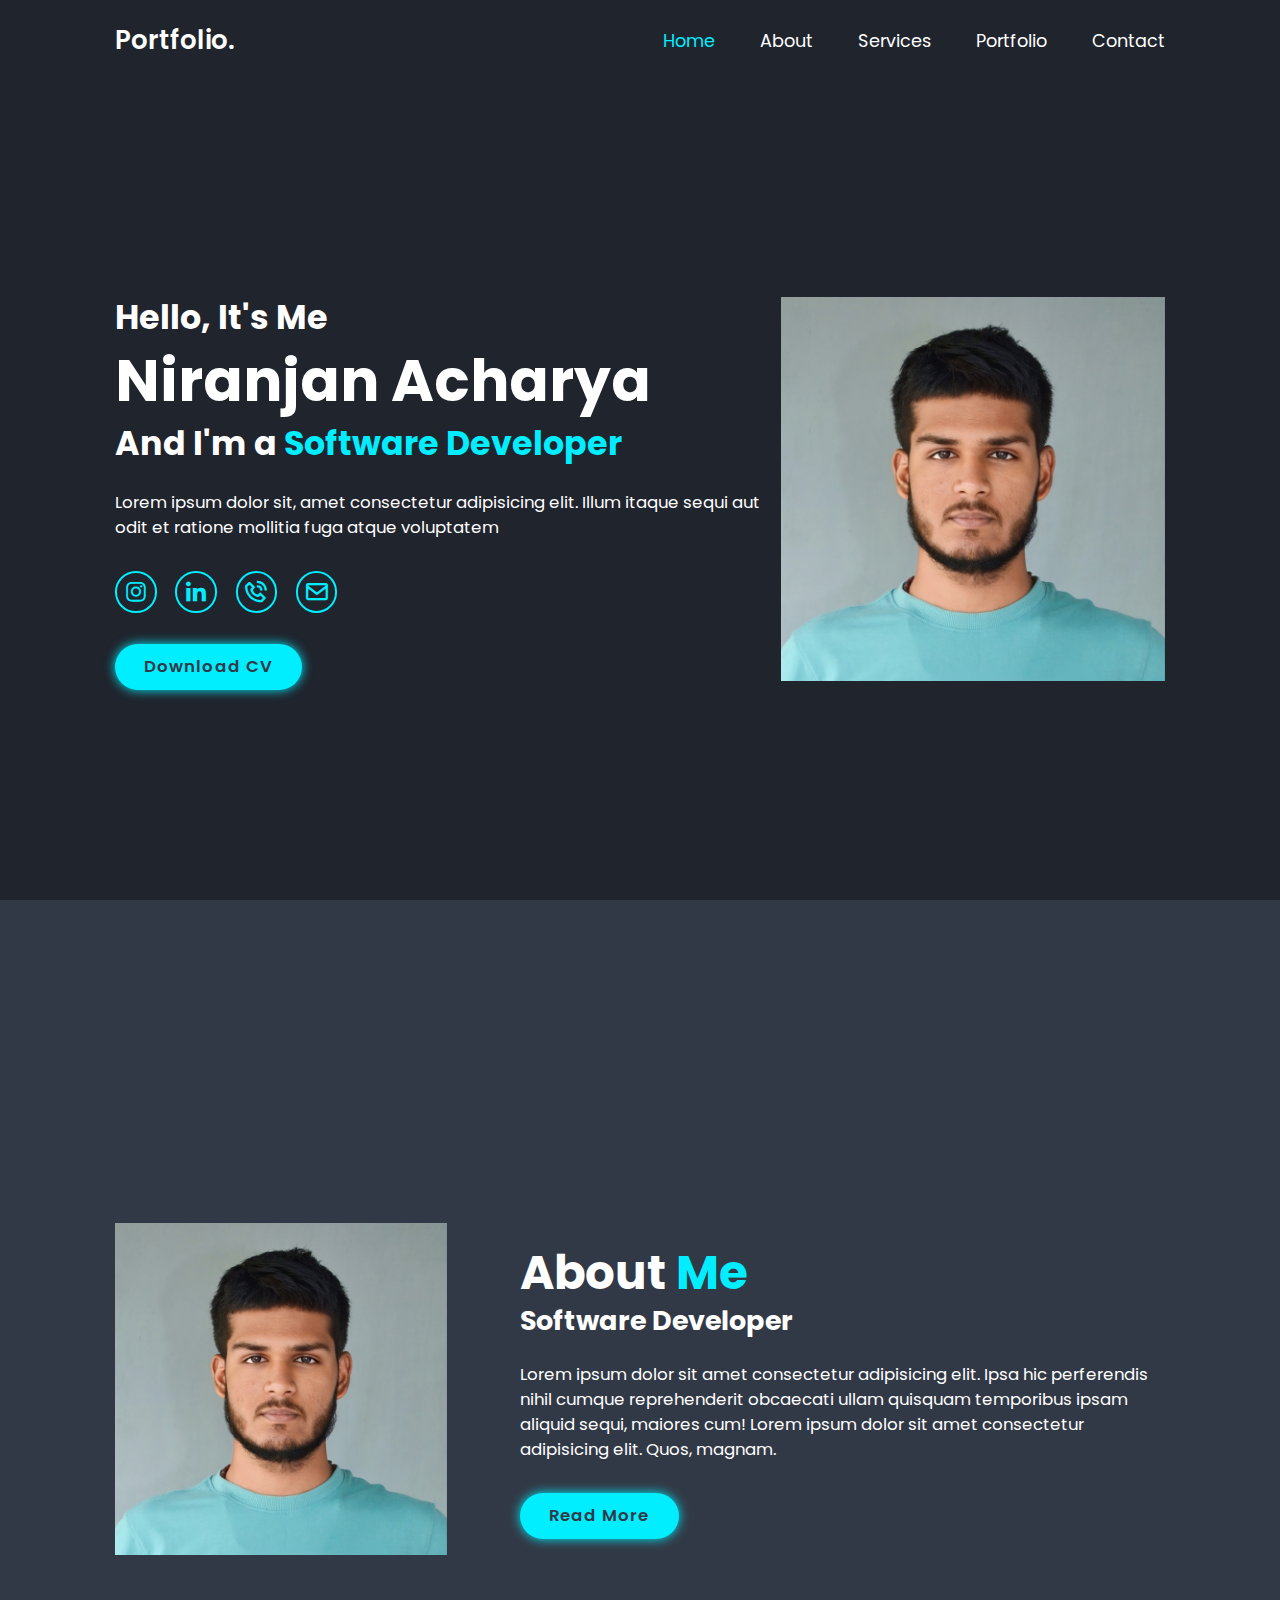
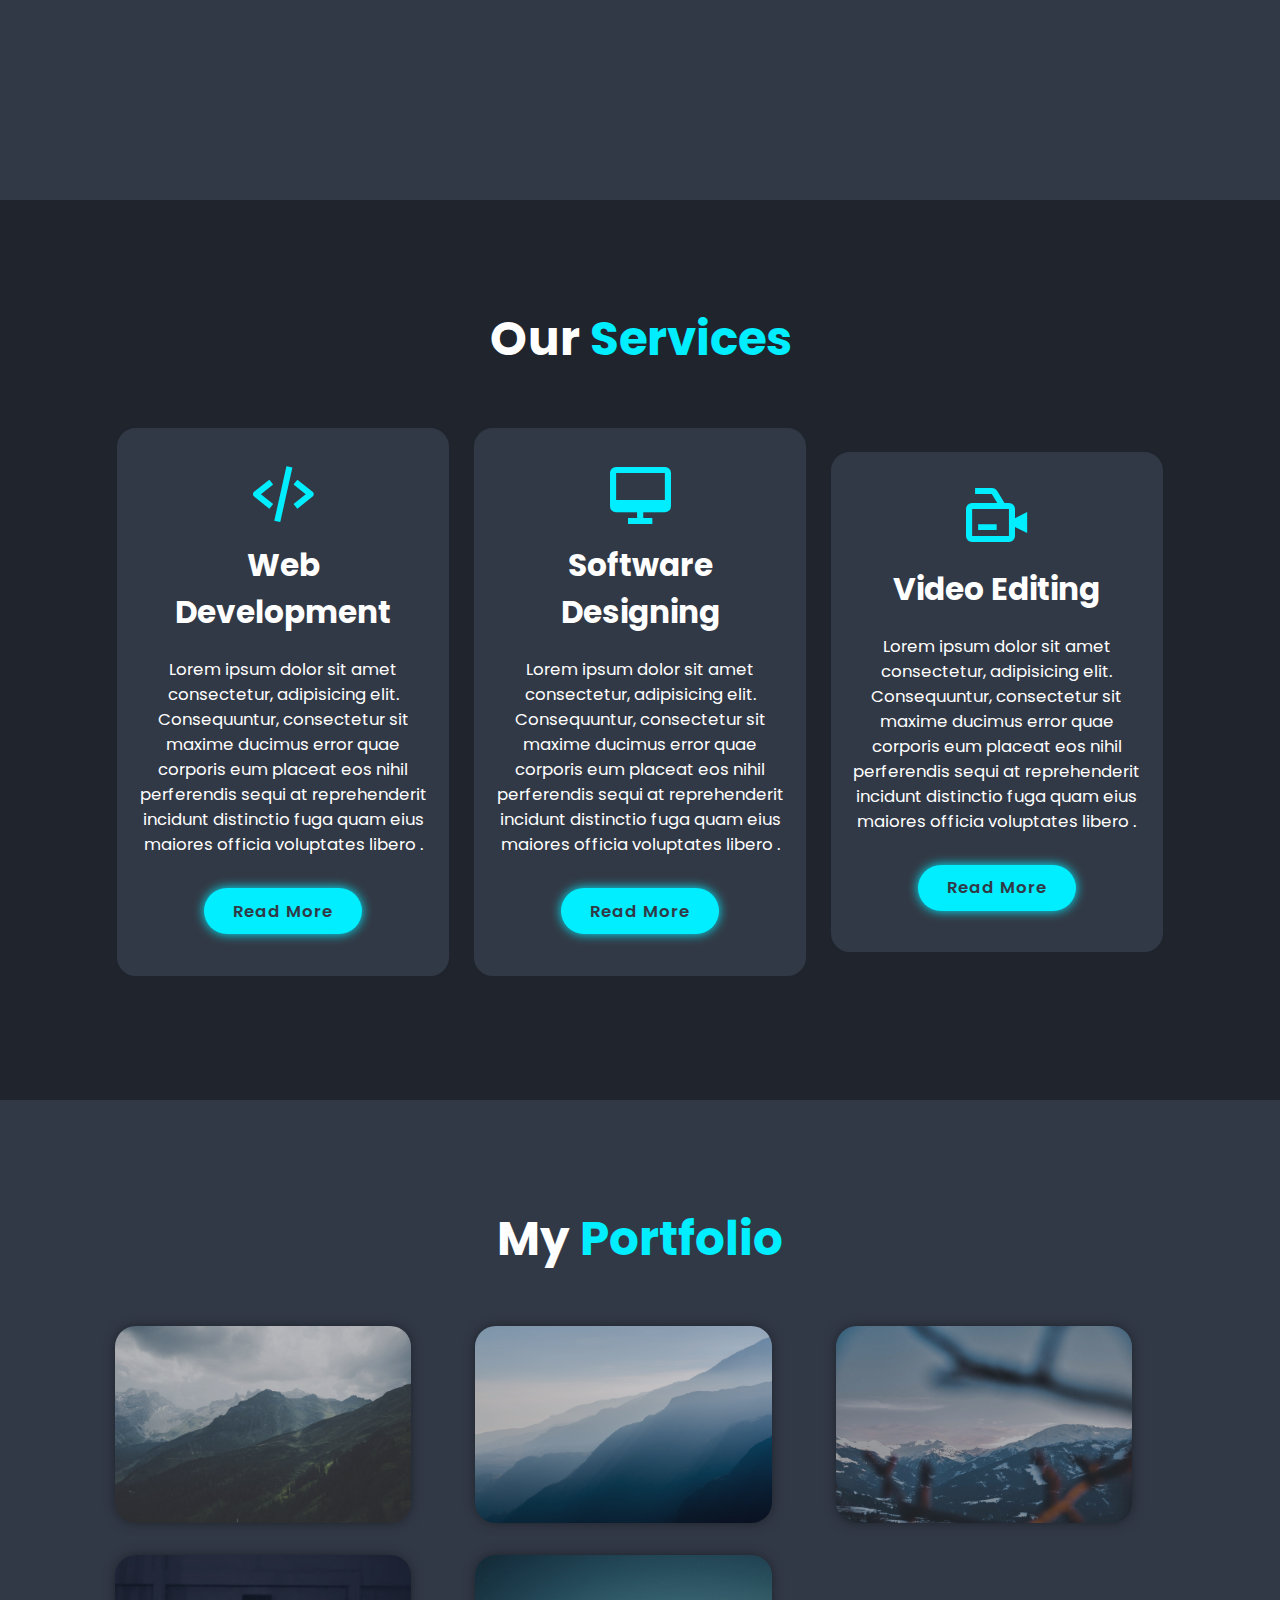
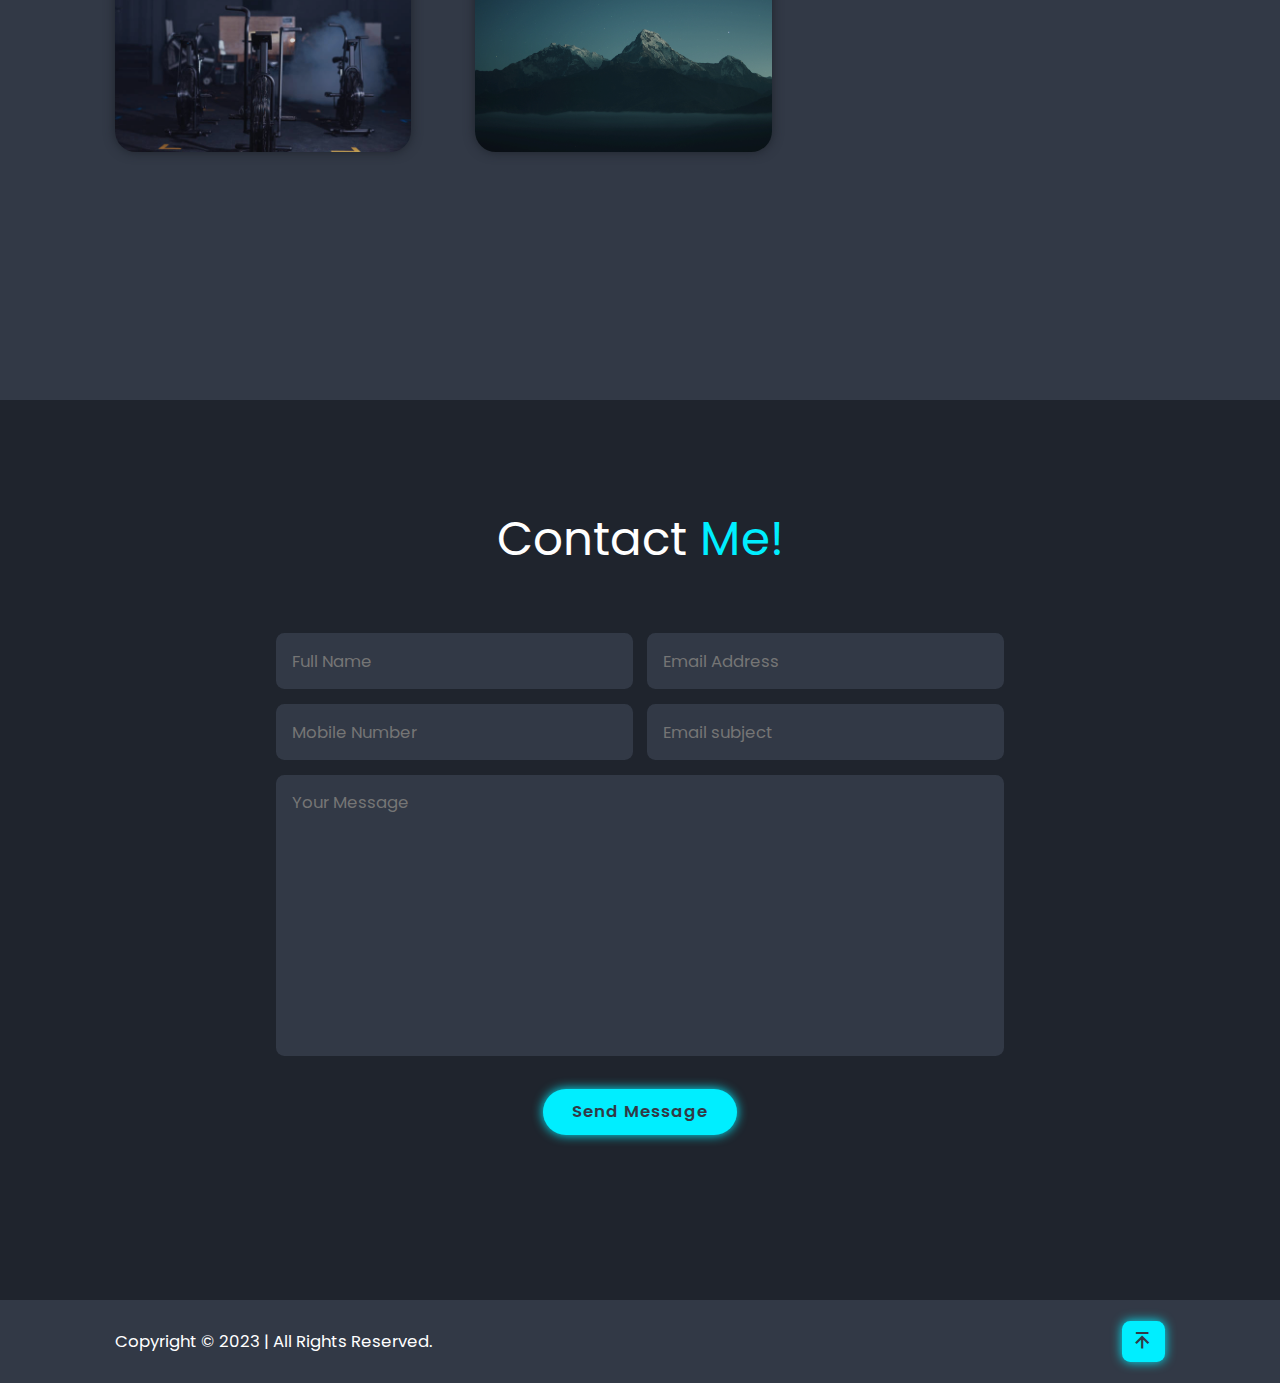
==== index.html @ 0a07ba0e "2nd" ====
<!DOCTYPE html>
<html>

<head>
    <title>Portfolio</title>
    <meta name="viewport" content="width=device-width, initial-scale=1.0">
    <link rel="stylesheet" href="https://cdnjs.cloudflare.com/ajax/libs/font-awesome/6.1.1/css/all.min.css" />
    <link rel="stylesheet" href="style.css" />
    <link href='https://unpkg.com/boxicons@2.1.4/css/boxicons.min.css' rel='stylesheet'>
    
</head>

<body>
    <header class="header" id="header">
        <a href="#" class="logo">Portfolio.</a>
        <i class='bx bx-menu' id="menu-icon"></i>
        <nav class="navbar">
            <a href="#home" class="active">Home</a>
            <a href="#about">About</a>
            <a href="#services">Services</a>
            <a href="#portfolio">Portfolio</a>
            <a href="#contact">Contact</a>
        </nav>
    </header>
    <section class="home" id="home">
        <div class="home-content">
            <h3>Hello, It's Me</h3>
            <h1>Niranjan Acharya</h1>
            <h3>And I'm a <span>Software Developer</span></h3>
            <p>Lorem ipsum dolor sit, amet consectetur adipisicing elit. Illum itaque sequi aut odit et ratione
                mollitia fuga atque voluptatem</p>
            <div class="social-media">
                <a href="#"><i class='bx bxl-instagram'></i></a>
                <a href="#"><i class='bx bxl-linkedin'></i></a>
                <a href="#"><i class='bx bx-phone-call'></i></a>
                <a href="#"><i class='bx bx-envelope'></i></a>
            </div>
            <a href="#" class="btn">Download CV</a>
        </div>
        <div class="home-img">
            <img src="imgs/p2.jpg" alt="Sorry, Can't be Displayed" />
        </div>
    </section>
    <section class="about" id="about">
        <div class="about-img">
            <img src="imgs/p2.jpg" />
        </div>
        <div class="about-content">
            <h2 class="heading">About <span>Me</span></h2>
            <h3>Software Developer</h3>
            <p>Lorem ipsum dolor sit amet consectetur adipisicing elit. Ipsa hic perferendis nihil cumque
                reprehenderit obcaecati ullam quisquam temporibus ipsam aliquid sequi, maiores cum!
            Lorem ipsum dolor sit amet consectetur adipisicing elit. Quos, magnam.</p>
            <a href="#" class="btn">Read More</a>
        </div>
    </section>
    <section class="services" id="services">
        <h2 class="heading">Our <span>Services</span></h2>
        <div class="services-con">
            <div class="services-box">
                <i class='bx bx-code-alt'></i>
                <h3>Web Development</h3>
                <p>Lorem ipsum dolor sit amet consectetur, adipisicing elit. Consequuntur,
                     consectetur sit maxime ducimus error quae corporis eum placeat eos
                      nihil perferendis sequi at reprehenderit incidunt distinctio 
                      fuga quam eius maiores officia voluptates libero .</p>
                <a href="#" class="btn">Read More</a>
            </div>

            <div class="services-box">
                <i class='bx bx-desktop'></i>
                <h3>Software Designing</h3>
                <p>Lorem ipsum dolor sit amet consectetur, adipisicing elit. Consequuntur, 
                    consectetur sit maxime ducimus error quae corporis eum placeat eos
                     nihil perferendis sequi at reprehenderit incidunt distinctio 
                     fuga quam eius maiores officia voluptates libero .</p>
                <a href="#" class="btn">Read More</a>
            </div>

            <div class="services-box">
                <i class='bx bx-video-recording'></i>
                <h3>Video Editing</h3>
                <p>Lorem ipsum dolor sit amet consectetur, adipisicing elit. Consequuntur,
                     consectetur sit maxime ducimus error quae corporis eum placeat eos
                      nihil perferendis sequi at reprehenderit incidunt distinctio 
                      fuga quam eius maiores officia voluptates libero .</p>
                <a href="#" class="btn">Read More</a>
            </div>
        </div>
    </section>
    <section class="portfolio" id="portfolio">
        <h2 class="heading">My <span>Portfolio</span></h2>
        <div class="portfolio-con">
            <div class="portfolio-box">
                <img src="imgs/bg1.jpg" alt="" />
                <div class="portfolio-layer">
                    <h4>Web Design</h4>
                    <p>Lorem, ipsum dolor sit amet consectetur adipisicing elit. Maxime, doloribus!</p>
                    <a href="#" class="link"><i class='bx bx-link-external'></i></a>
                </div>
            </div>
                
            <div class="portfolio-box">
                <img src="imgs/bg7.jpg" alt="" />
                <div class="portfolio-layer">
                    <h4>Web Design</h4>
                    <p>Lorem, ipsum dolor sit amet consectetur adipisicing elit. Maxime, doloribus!</p>
                    <a href="#" class="link"><i class='bx bx-link-external'></i></a>
                </div>
            </div>
                
            <div class="portfolio-box">
                <img src="imgs/bg8.jpg" alt="" />
                <div class="portfolio-layer">
                    <h4>Web Design</h4>
                    <p>Lorem, ipsum dolor sit amet consectetur adipisicing elit. Maxime, doloribus!</p>
                    <a href="#" class="link"><i class='bx bx-link-external'></i></a>
                </div>
            </div>
                
            <div class="portfolio-box">
                <img src="imgs/bg4.jpg" alt="" />
                <div class="portfolio-layer">
                    <h4>Web Design</h4>
                    <p>Lorem, ipsum dolor sit amet consectetur adipisicing elit. Maxime, doloribus!</p>
                    <a href="#" class="link"><i class='bx bx-link-external'></i></a>
                </div>
            </div>
                
            <div class="portfolio-box">
                <img src="imgs/bg5.jpg" alt="" />
                <div class="portfolio-layer">
                    <h4>Web Design</h4>
                    <p>Lorem, ipsum dolor sit amet consectetur adipisicing elit. Maxime, doloribus!</p>
                    <a href="#" class="link"><i class='bx bx-link-external'></i></a>
                </div>
            </div>
                
            <div class="portfolio-box">
                <img src="imgs/bg6.jpg" alt="" />
                <div class="portfolio-layer">
                    <h4>Web Design</h4>
                    <p>Lorem, ipsum dolor sit amet consectetur adipisicing elit. Maxime, doloribus!</p>
                    <a href="#" class="link"><i class='bx bx-link-external'></i></a>
                </div>
            </div>                
        </div>
    </section>
    <section class="contact" id="contact">
        <div class="heading">Contact <span>Me!</span></div>

        <form action="post" netlify-honeypot="getdata" data-netlify="true">
            <div class="input-box">
                <input type="text" name="getdata" placeholder="Full Name">
                <input type="email" placeholder="Email Address">
            </div>
            <div class="input-box">
                <input type="number" placeholder="Mobile Number">
                <input type="text" placeholder="Email subject">
            </div>
            <textarea name="" id="" cols="30" rows="10" placeholder="Your Message"></textarea>
            <input type="submit" value="Send Message" class="btn">
        </form>
    </section>
    <footer class="footer">
        <div class="footer-text">
            <p>Copyright &copy; 2023 | All Rights Reserved.</p>
        </div>
        <div class="footer-icon">
            <a href="#" class="btn"><i class='bx bx-arrow-to-top'></i></a>
        </div>
    </footer>
    <script src="script.js"></script>
</body>

</html>
---- style.css ----
@import url('https://fonts.googleapis.com/css2?family=Inter:wght@100;200;300;400;500,600,700,800,900&family=Poppins:ital,wght@0,100;0,200;0,300;0,400;0,500;0,600;0,700;0,800;0,900;1,700;1,800;1,900&display=swap');

* {
    border: none;
    margin: 0;
    padding: 0;
    outline: none;
    text-decoration: none;
    box-sizing: border-box;
    scroll-behavior: smooth;
    font-family: 'poppins', sans-serif;

}

:root {
    --bg-color: #1f242d;
    --second-bg-color: #323946;
    --text-color: #fff;
    --main-color: #0ef;

}

html {
    font-size: 65%;
    overflow-x: hidden;
}

body {
    background-color: var(--bg-color);
    color: var(--text-color);
}

.header {
    position: fixed;
    top: 0;
    left: 0;
    width: 100%;
    padding: 2rem 9%;
    background-color: var(--bg-color);
    display: flex;
    justify-content: space-between;
    align-items: center;
    z-index: 100;
    
}
.header.sticky{
    border-bottom: .1rem solid rgba(0, 0, 0, .2);
}

.logo {
    font-size: 2.5rem;
    font-weight: 600;
    cursor: default;
    color: var(--text-color);
    z-index: 1;
}

.navbar a {
    font-size: 1.7rem;
    color: var(--text-color);
    margin-left: 4rem;
    transition: 0.3s;
}

.navbar a:hover,
.navbar a.active {
    color: var(--main-color);
    /* border-bottom: .5px solid rgb(255, 255, 255); */
}

#menu-icon {
    color: var(--text-color);
    font-size: 3.6rem;
    display: none;
}

section {
    height: 100vh;
    padding: 10rem 9% 2rem;
}

.home {
    display: flex;
    justify-content: center;
    align-items: center;
    gap: 5px;
}

.home-img img {
    width: 30vw;
}

.home-content h1 {
    font-size: 5.6rem;
    font-weight: 700;
    line-height: 1.3;
}

.home-content h3 {
    font-size: 3.2rem;
    font-weight: 700;
}

.home-content h3:nth-of-type(2) {
    margin-bottom: 2rem;
}

.home-content p {
    font-size: 1.6rem;
}

.social-media a {
    display: inline-flex;
    justify-content: center;
    align-items: center;
    width: 4rem;
    height: 4rem;
    background: transparent;
    border-radius: 50%;
    border: 0.2rem solid var(--main-color);
    margin: 3rem 1.5rem 3rem 0;
    font-size: 2.5rem;
    color: var(--main-color);

}

span {
    color: var(--main-color);
}

.btn {
    display: inline-block;
    background: var(--main-color);
    padding: 1rem 2.8rem;
    border-radius: 4rem;
    box-shadow: 0 0 1rem var(--main-color);
    font-weight: 600;
    font-size: 1.6rem;
    letter-spacing: 0.1rem;
    color: var(--second-bg-color);
    transition: .3s ease;
}

.btn:hover {
    box-shadow: none;
}

.about {
    background: var(--second-bg-color);
    display: flex;
    justify-content: center;
    align-items: center;
    gap: 2rem;
}

.about img {
    width: 30vw;
    padding-right: 5rem;
}

.heading {
    text-align: center;
    font-size: 4.5rem;
}

.about-content h2 {
    text-align: left;
    line-height: 1.2;
}

.about-content h3 {
    font-size: 2.6rem;
}

.about-content p {
    font-size: 1.6rem;
    margin: 2rem 0 3rem;
}

.services-con {
    display: flex;
    justify-content: center;
    align-items: center;
    flex-wrap: wrap;
    gap: 2rem;
}

.services-con .services-box {
    background: var(--second-bg-color);
    flex: 1 1 30rem;
    padding: 3rem 2rem 4rem;
    border-radius: 2rem;
    text-align: center;
    border: 0.2rem solid var(--bg-color);
    transition: 0.4s ease;
}

.services-con .services-box:hover {
    border-color: var(--main-color);
    transform: scale(1.05);
}

.services h2 {
    margin-bottom: 5rem;
}

.services h3 {
    font-size: 3rem;
    margin-bottom: .5rem;
}

.services-box i {
    font-size: 7rem;
    margin-bottom: 1rem;
    color: var(--main-color)
}

.services-box p {
    font-size: 1.6rem;
    margin: 2rem 0 3rem;
}

.portfolio {
    background-color: var(--second-bg-color);
}

.portfolio-con {
    display: grid;
    grid-template-columns: repeat(3, 1fr);
    align-items:center;
    margin-top: 5rem;
    gap: 3rem;
}

.portfolio-con .portfolio-box {
    position: relative;
    border-radius: 2rem;
    box-shadow: 0 0 1rem var(--bg-color);
    overflow: hidden;
    display: flex;
    width: 90%;
}

.portfolio-box h4 {
    font-size: 2.5rem;
    margin-bottom: 1.5rem;
}

.portfolio-box p {
    font-size: 1rem;
}

.portfolio-box img {
    width: 100%;
    opacity: 80%;
    transition: .5s ease;
}
.portfolio-box:hover img{
    transform: scale(1.1);
} 

.portfolio-box .portfolio-layer {
    position: absolute;
    bottom: 0;
    left: 0;
    width: 100%;
    height: 100%;
    background: linear-gradient(rgba(0, 0, 0, .1), var(--main-color));
    display: flex;
    justify-content: center;
    align-items: center;
    flex-direction: column;
    text-align: center;
    padding: 0 4rem;
    transition: .5s ease;
    transform: translateY(100%);
}
.portfolio-box:hover .portfolio-layer {
    transform: translateY(0);
}
.portfolio-layer h4 {
    font-size: 3rem;
}

.portfolio-layer p {
    font-size: 1.6rem;
    margin: .3rem 0 1rem;

}

.portfolio-layer a {
    display: inline-flex;
    justify-content: center;
    align-items: center;
    width: 5rem;
    height: 5rem;
    background: var(--text-color);
    border-radius: 50%;
}

.portfolio-layer a i {
    font-size: 2rem;
    color:var(--second-bg-color);
}
.contact{
    background:var(--bg-color);
}
.contact h2{
    margin-bottom: 3rem;
}
.contact form{
    max-width: 70rem;
    margin: 1rem auto;
    text-align: center;
    margin-bottom: 3rem;
    margin-top: 5rem;    
}
.contact form .input-box{
    display: flex;
    flex-wrap: wrap;
    justify-content: space-between;
}
.contact form .input-box input,
.contact form textarea{
    width: 100%;
    padding: 1.5rem;
    font-size: 1.6rem;
    color:var(--text-color);
    background: var(--second-bg-color);
    border-radius: .8rem;
    margin: .7rem 0;
}
.contact form .input-box input{
    width: 49%;
}
.contact form textarea{
    resize: none;
}
.contact form .btn{
    cursor: pointer;
    margin-top: 2rem;
}
footer{
    display: flex;
    flex-wrap: wrap;
    align-items: center;
    justify-content: space-between;
    padding: 2rem 9%;
    background: var(--second-bg-color);
}
.footer-text p{
    font-size: 1.6rem;
}
.footer-icon a{
    display: inline-flex;
    justify-content: center;
    align-items: center;
    padding: .8rem;
    border-radius: .8rem;
}
.footer-icon a i{
    font-size: 2.4rem;
}

@media screen and (max-width:1200){
    html{
        font-size: 55%;
    }
}

@media screen and (max-width:990px){
    .header{
        padding: 2rem 3%;
    }
    section{
        padding: 10rem 3% 2rem;
    }
    .services{
        padding-bottom: 7rem;
    }
    .footer{
        padding: 2rem 3%;
    }
}

@media screen and (max-width:768px){
    #menu-icon{
        display: block;
        cursor: pointer;
        z-index: 1;
    }
    .navbar{
        position:absolute;
        top: 0%;
        left: 0;
        width: 100%;
        padding: 5rem 0 0 10% ;
        background: var(--bg-color);
        border-top: .5rem solid rgba(0, 0, 0, .1);
        box-shadow: 0 .5rem rgba(0, 0, 0, .2);
        display: none;
    }
    .navbar.active{
        display: block;
    }

    .navbar a{
        display: block;
        font-size: 2rem;
        margin: 3rem 0;
    }
    .home{
        flex-direction: column;
    }
    .home-content h1{
        font-size: 4.2rem;
    }
    .home-content h3{
        font-size: 2.4rem;
    }
    .home-img img{
        width: 70vw;
        margin-top: 4rem;
    }
    .about{
        flex-direction: column;
        align-items: center;
    }
    .about-img img{
        width: 70vw;
        margin-bottom: 4rem;
    }
}
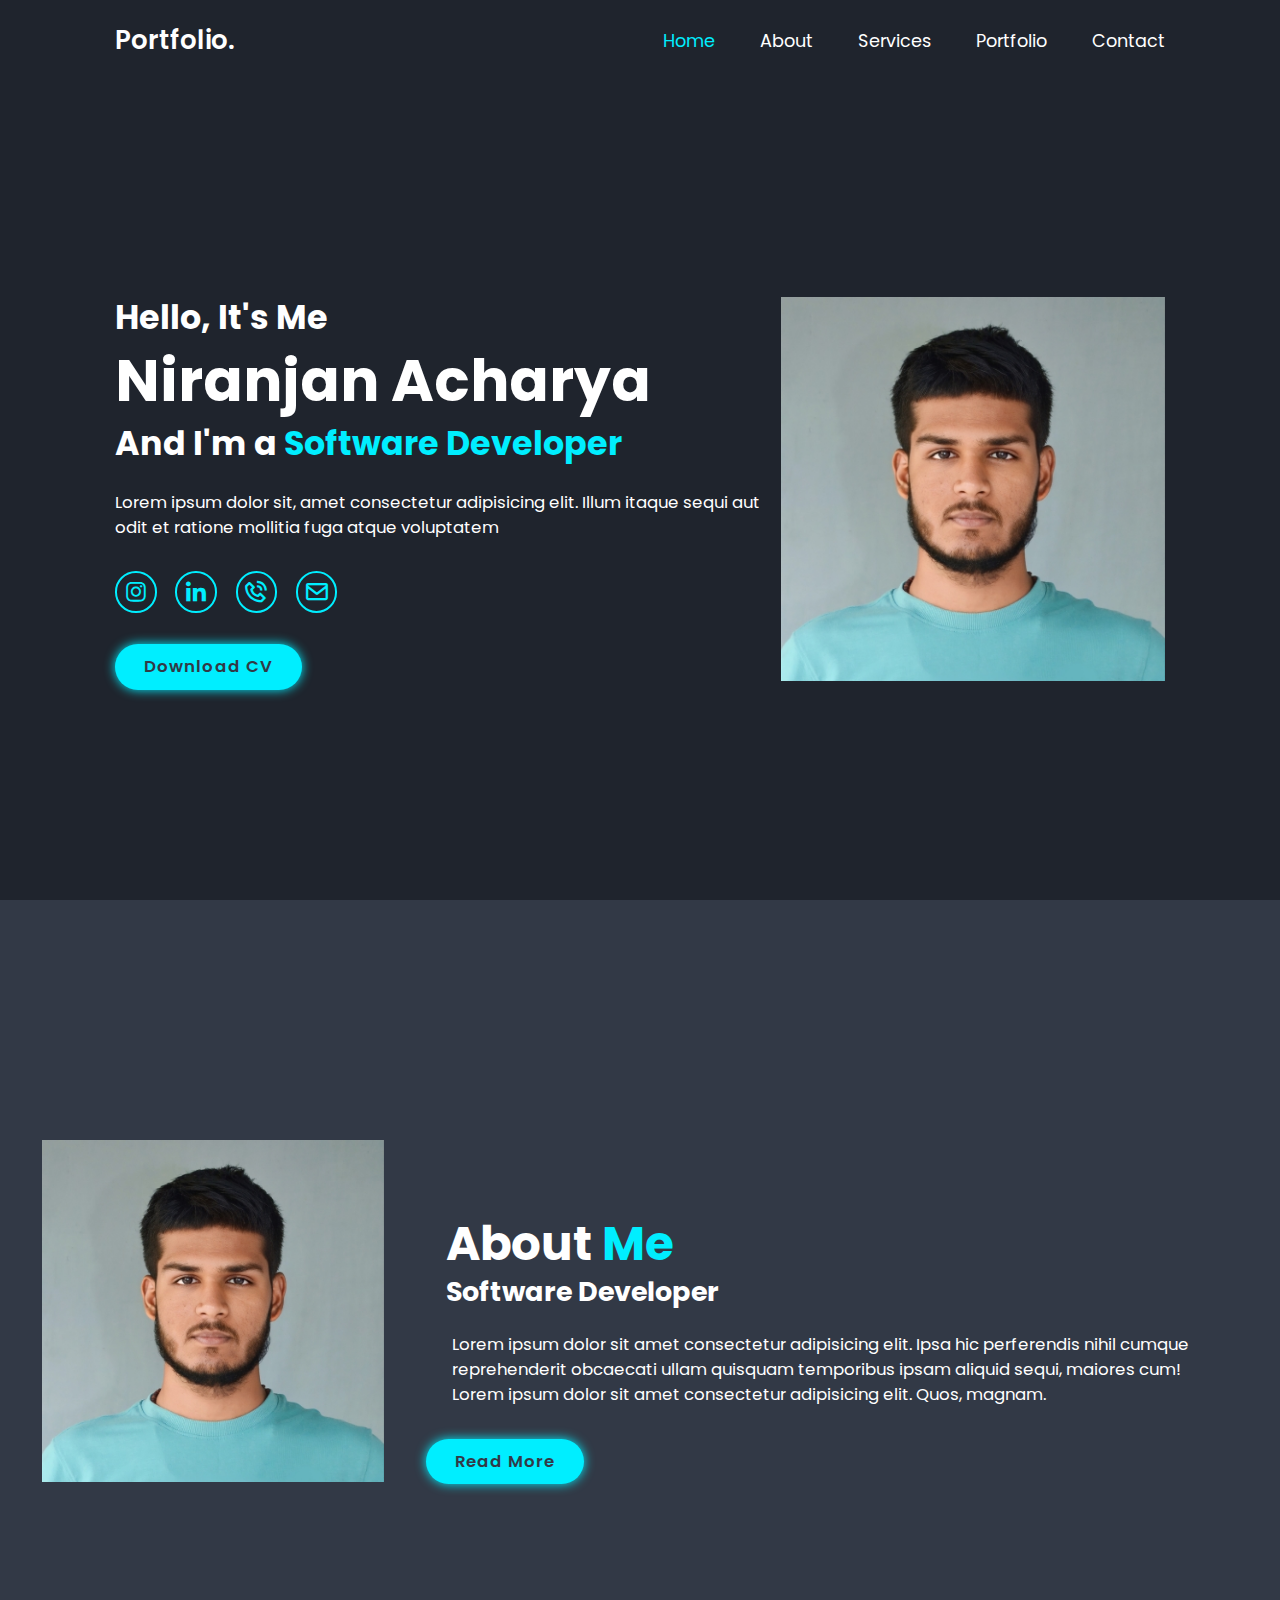
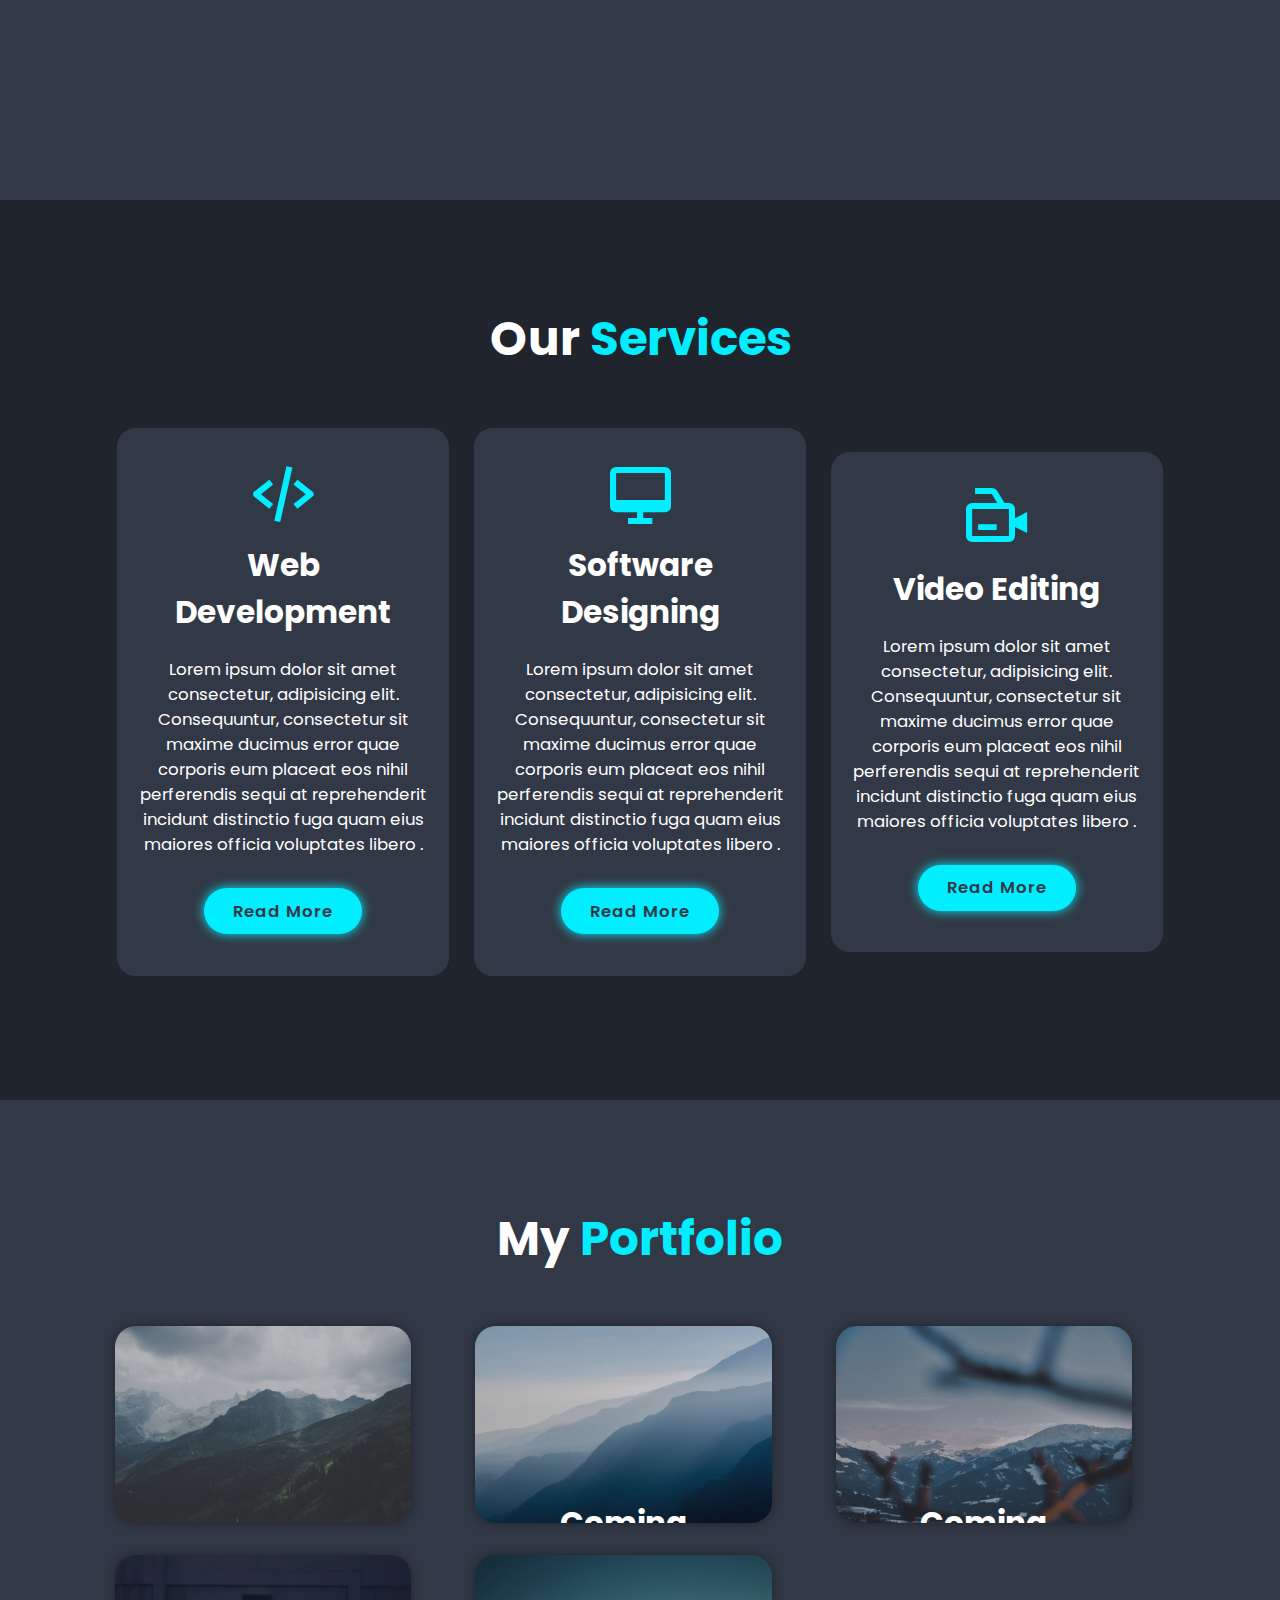
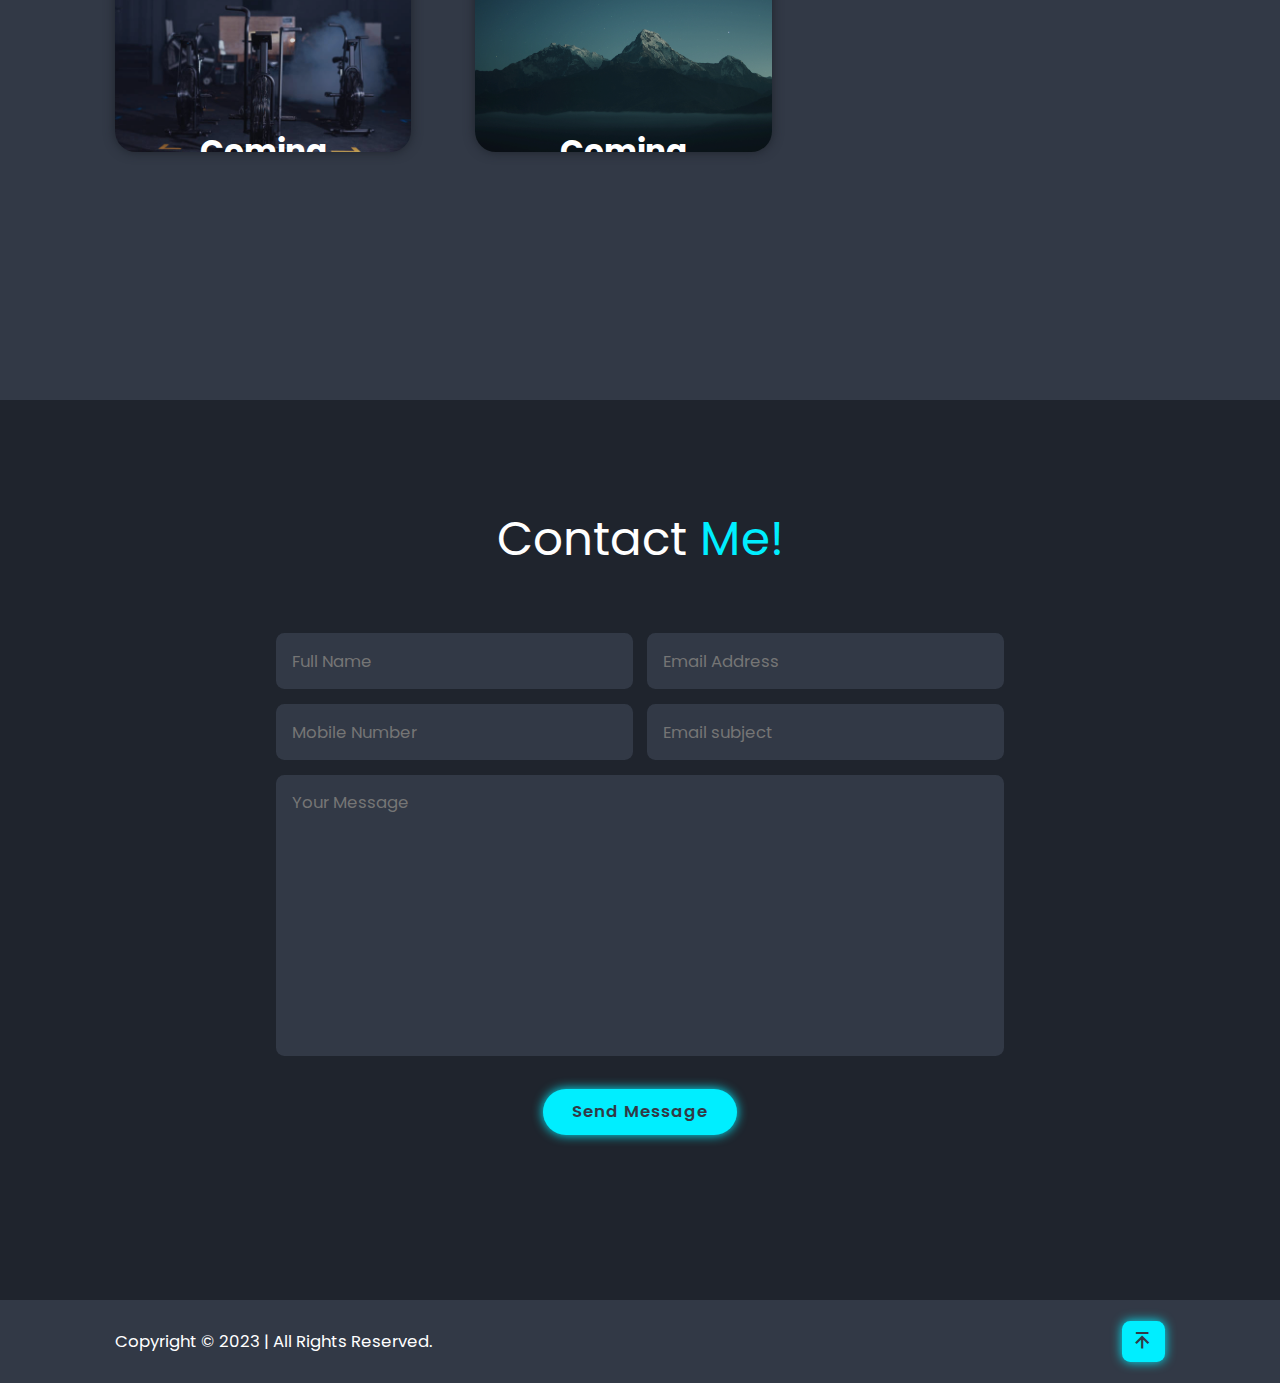
==== commit b2d53ef6: "3rd" ====
--- a/index.html
+++ b/index.html
@@ -94,7 +94,7 @@
             <div class="portfolio-box">
                 <img src="imgs/bg1.jpg" alt="" />
                 <div class="portfolio-layer">
-                    <h4>Web Design</h4>
+                    <h4>Netflix Clone</h4>
                     <p>Lorem, ipsum dolor sit amet consectetur adipisicing elit. Maxime, doloribus!</p>
                     <a href="#" class="link"><i class='bx bx-link-external'></i></a>
                 </div>
@@ -103,7 +103,7 @@
             <div class="portfolio-box">
                 <img src="imgs/bg7.jpg" alt="" />
                 <div class="portfolio-layer">
-                    <h4>Web Design</h4>
+                    <h4>Coming soon..</h4>
                     <p>Lorem, ipsum dolor sit amet consectetur adipisicing elit. Maxime, doloribus!</p>
                     <a href="#" class="link"><i class='bx bx-link-external'></i></a>
                 </div>
@@ -112,7 +112,7 @@
             <div class="portfolio-box">
                 <img src="imgs/bg8.jpg" alt="" />
                 <div class="portfolio-layer">
-                    <h4>Web Design</h4>
+                    <h4>Coming soon..</h4>
                     <p>Lorem, ipsum dolor sit amet consectetur adipisicing elit. Maxime, doloribus!</p>
                     <a href="#" class="link"><i class='bx bx-link-external'></i></a>
                 </div>
@@ -121,7 +121,7 @@
             <div class="portfolio-box">
                 <img src="imgs/bg4.jpg" alt="" />
                 <div class="portfolio-layer">
-                    <h4>Web Design</h4>
+                    <h4>Coming soon..</h4>
                     <p>Lorem, ipsum dolor sit amet consectetur adipisicing elit. Maxime, doloribus!</p>
                     <a href="#" class="link"><i class='bx bx-link-external'></i></a>
                 </div>
@@ -130,7 +130,7 @@
             <div class="portfolio-box">
                 <img src="imgs/bg5.jpg" alt="" />
                 <div class="portfolio-layer">
-                    <h4>Web Design</h4>
+                    <h4>Coming soon..</h4>
                     <p>Lorem, ipsum dolor sit amet consectetur adipisicing elit. Maxime, doloribus!</p>
                     <a href="#" class="link"><i class='bx bx-link-external'></i></a>
                 </div>
@@ -139,7 +139,7 @@
             <div class="portfolio-box">
                 <img src="imgs/bg6.jpg" alt="" />
                 <div class="portfolio-layer">
-                    <h4>Web Design</h4>
+                    <h4>Coming soon..</h4>
                     <p>Lorem, ipsum dolor sit amet consectetur adipisicing elit. Maxime, doloribus!</p>
                     <a href="#" class="link"><i class='bx bx-link-external'></i></a>
                 </div>
--- a/style.css
+++ b/style.css
@@ -41,9 +41,10 @@
     justify-content: space-between;
     align-items: center;
     z-index: 100;
-    
-}
-.header.sticky{
+
+}
+
+.header.sticky {
     border-bottom: .1rem solid rgba(0, 0, 0, .2);
 }
 
@@ -151,11 +152,13 @@
     justify-content: center;
     align-items: center;
     gap: 2rem;
+    padding: 0 2rem;
 }
 
 .about img {
     width: 30vw;
-    padding-right: 5rem;
+    margin-top: -7rem;
+    padding: 0 2rem;
 }
 
 .heading {
@@ -166,13 +169,16 @@
 .about-content h2 {
     text-align: left;
     line-height: 1.2;
+    padding: 0 2rem;
 }
 
 .about-content h3 {
     font-size: 2.6rem;
+    padding: 0 2rem;
 }
 
 .about-content p {
+    padding: 0 2.5rem;
     font-size: 1.6rem;
     margin: 2rem 0 3rem;
 }
@@ -227,7 +233,7 @@
 .portfolio-con {
     display: grid;
     grid-template-columns: repeat(3, 1fr);
-    align-items:center;
+    align-items: center;
     margin-top: 5rem;
     gap: 3rem;
 }
@@ -255,9 +261,10 @@
     opacity: 80%;
     transition: .5s ease;
 }
-.portfolio-box:hover img{
+
+.portfolio-box:hover img {
     transform: scale(1.1);
-} 
+}
 
 .portfolio-box .portfolio-layer {
     position: absolute;
@@ -275,9 +282,11 @@
     transition: .5s ease;
     transform: translateY(100%);
 }
+
 .portfolio-box:hover .portfolio-layer {
     transform: translateY(0);
 }
+
 .portfolio-layer h4 {
     font-size: 3rem;
 }
@@ -300,47 +309,56 @@
 
 .portfolio-layer a i {
     font-size: 2rem;
-    color:var(--second-bg-color);
-}
-.contact{
-    background:var(--bg-color);
-}
-.contact h2{
+    color: var(--second-bg-color);
+}
+
+.contact {
+    background: var(--bg-color);
+}
+
+.contact h2 {
     margin-bottom: 3rem;
 }
-.contact form{
+
+.contact form {
     max-width: 70rem;
     margin: 1rem auto;
     text-align: center;
     margin-bottom: 3rem;
-    margin-top: 5rem;    
-}
-.contact form .input-box{
+    margin-top: 5rem;
+}
+
+.contact form .input-box {
     display: flex;
     flex-wrap: wrap;
     justify-content: space-between;
 }
+
 .contact form .input-box input,
-.contact form textarea{
+.contact form textarea {
     width: 100%;
     padding: 1.5rem;
     font-size: 1.6rem;
-    color:var(--text-color);
+    color: var(--text-color);
     background: var(--second-bg-color);
     border-radius: .8rem;
     margin: .7rem 0;
 }
-.contact form .input-box input{
+
+.contact form .input-box input {
     width: 49%;
 }
-.contact form textarea{
+
+.contact form textarea {
     resize: none;
 }
-.contact form .btn{
+
+.contact form .btn {
     cursor: pointer;
     margin-top: 2rem;
 }
-footer{
+
+footer {
     display: flex;
     flex-wrap: wrap;
     align-items: center;
@@ -348,86 +366,131 @@
     padding: 2rem 9%;
     background: var(--second-bg-color);
 }
-.footer-text p{
-    font-size: 1.6rem;
-}
-.footer-icon a{
+
+.footer-text p {
+    font-size: 1.6rem;
+}
+
+.footer-icon a {
     display: inline-flex;
     justify-content: center;
     align-items: center;
     padding: .8rem;
     border-radius: .8rem;
 }
-.footer-icon a i{
+
+.footer-icon a i {
     font-size: 2.4rem;
 }
 
-@media screen and (max-width:1200){
-    html{
+@media screen and (max-width:1200) {
+    html {
         font-size: 55%;
     }
 }
 
-@media screen and (max-width:990px){
-    .header{
+@media screen and (max-width:990px) {
+    .header {
         padding: 2rem 3%;
     }
-    section{
+
+    section {
         padding: 10rem 3% 2rem;
     }
-    .services{
+
+    .services {
         padding-bottom: 7rem;
     }
-    .footer{
+
+    .footer {
         padding: 2rem 3%;
     }
 }
 
-@media screen and (max-width:768px){
-    #menu-icon{
+@media screen and (max-width:768px) {
+    #menu-icon {
         display: block;
         cursor: pointer;
         z-index: 1;
     }
-    .navbar{
-        position:absolute;
+
+    .navbar {
+        position: absolute;
         top: 0%;
         left: 0;
         width: 100%;
-        padding: 5rem 0 0 10% ;
+        padding: 5rem 0 0 10%;
         background: var(--bg-color);
         border-top: .5rem solid rgba(0, 0, 0, .1);
         box-shadow: 0 .5rem rgba(0, 0, 0, .2);
         display: none;
     }
-    .navbar.active{
+
+    .navbar.active {
         display: block;
     }
 
-    .navbar a{
+    .navbar a {
         display: block;
         font-size: 2rem;
         margin: 3rem 0;
     }
-    .home{
+
+    .home {
         flex-direction: column;
     }
-    .home-content h1{
+
+    .home-content h1 {
         font-size: 4.2rem;
     }
-    .home-content h3{
+
+    .home-content h3 {
         font-size: 2.4rem;
     }
-    .home-img img{
+
+    .home-img img {
         width: 70vw;
         margin-top: 4rem;
     }
-    .about{
+
+    .about {
         flex-direction: column;
         align-items: center;
     }
-    .about-img img{
-        width: 70vw;
+
+    .about-img img {
+        width: 75vw;
         margin-bottom: 4rem;
     }
-}
+
+    .services h2 {
+        margin-bottom: 3rem;
+    }
+
+    .services-box {
+        max-height: 20rem;
+    }
+
+    .services-box p {
+        display: none;
+    }
+
+    .services-box h3 {
+        font-size: 2.5rem;
+    }
+
+    .services-box a {
+        font-size: 1.2rem;
+        margin-top: 0.5rem;
+    }
+
+    .portfolio-con {
+        display: grid;
+        grid-template-columns: repeat(2, 1fr);
+    }
+    .portfolio-box h4{
+        font-size: 2.3rem;
+        padding-top: 1rem;
+    }
+
+}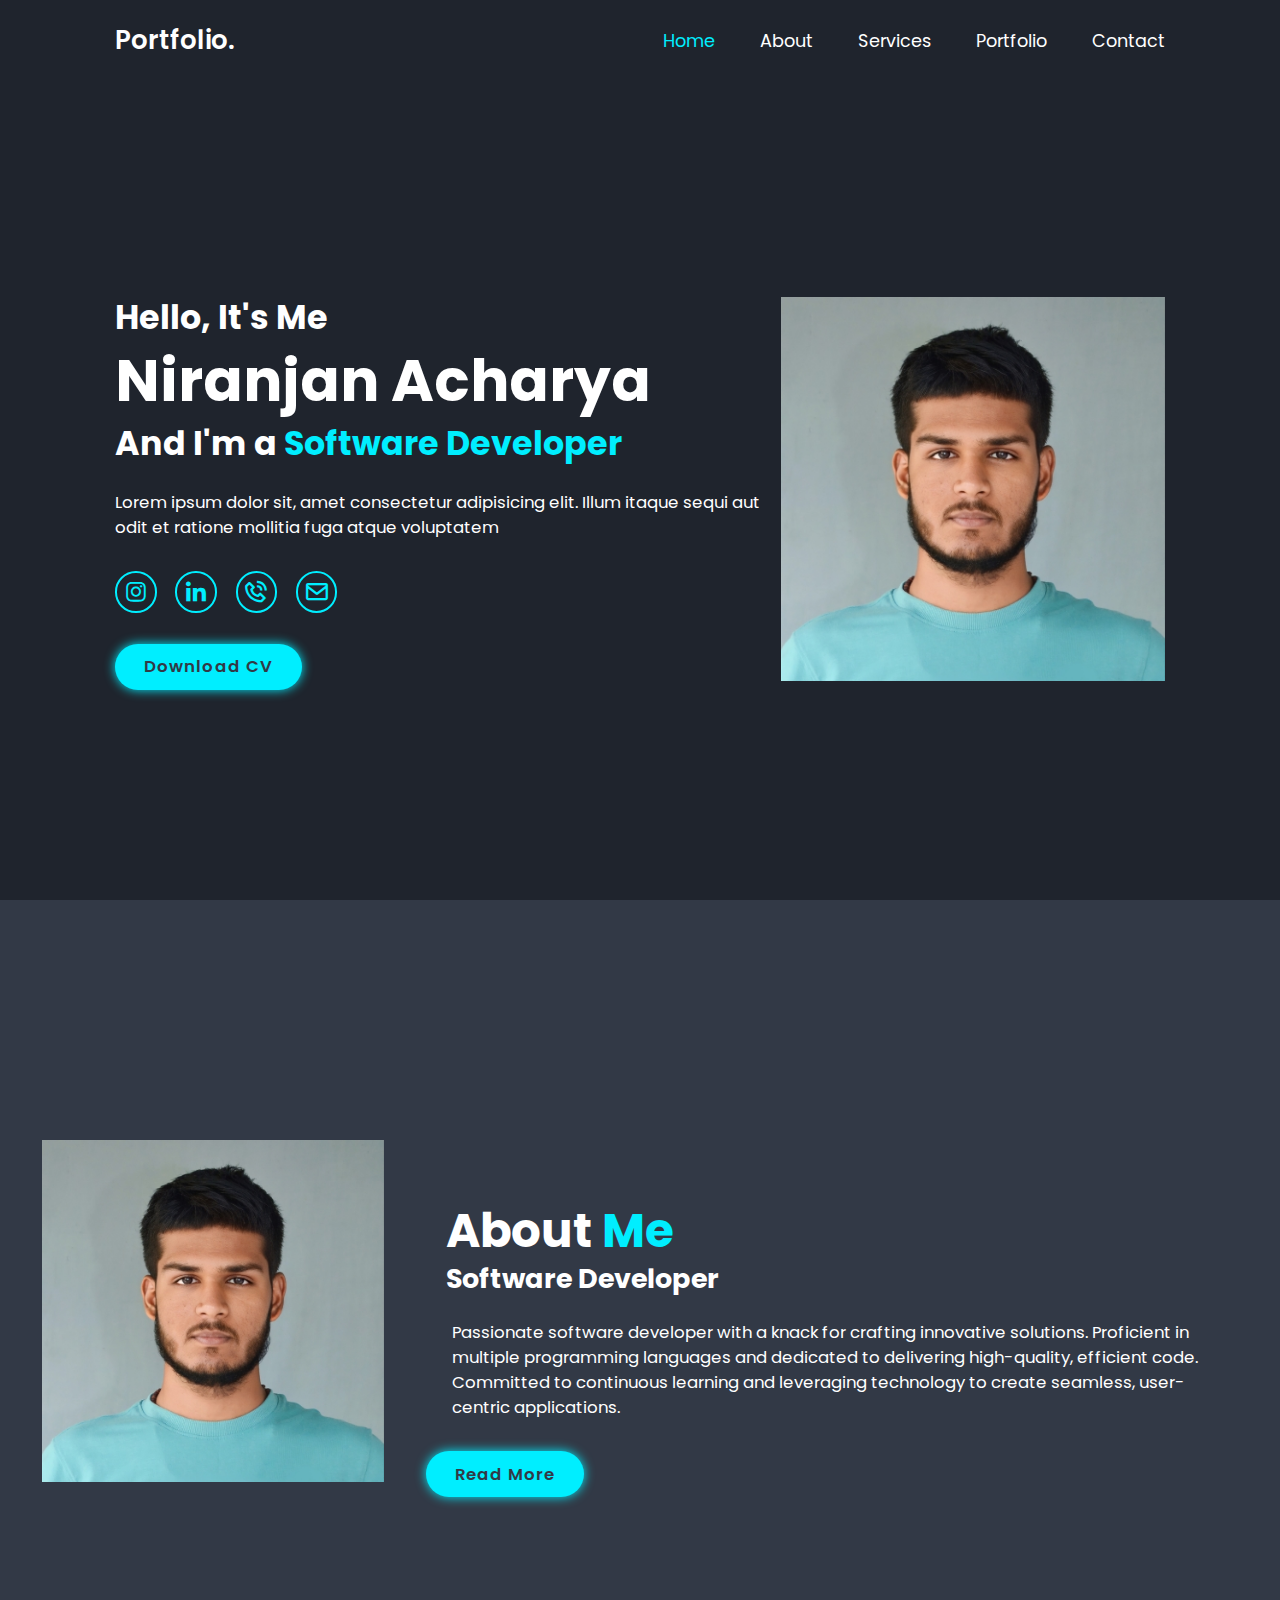
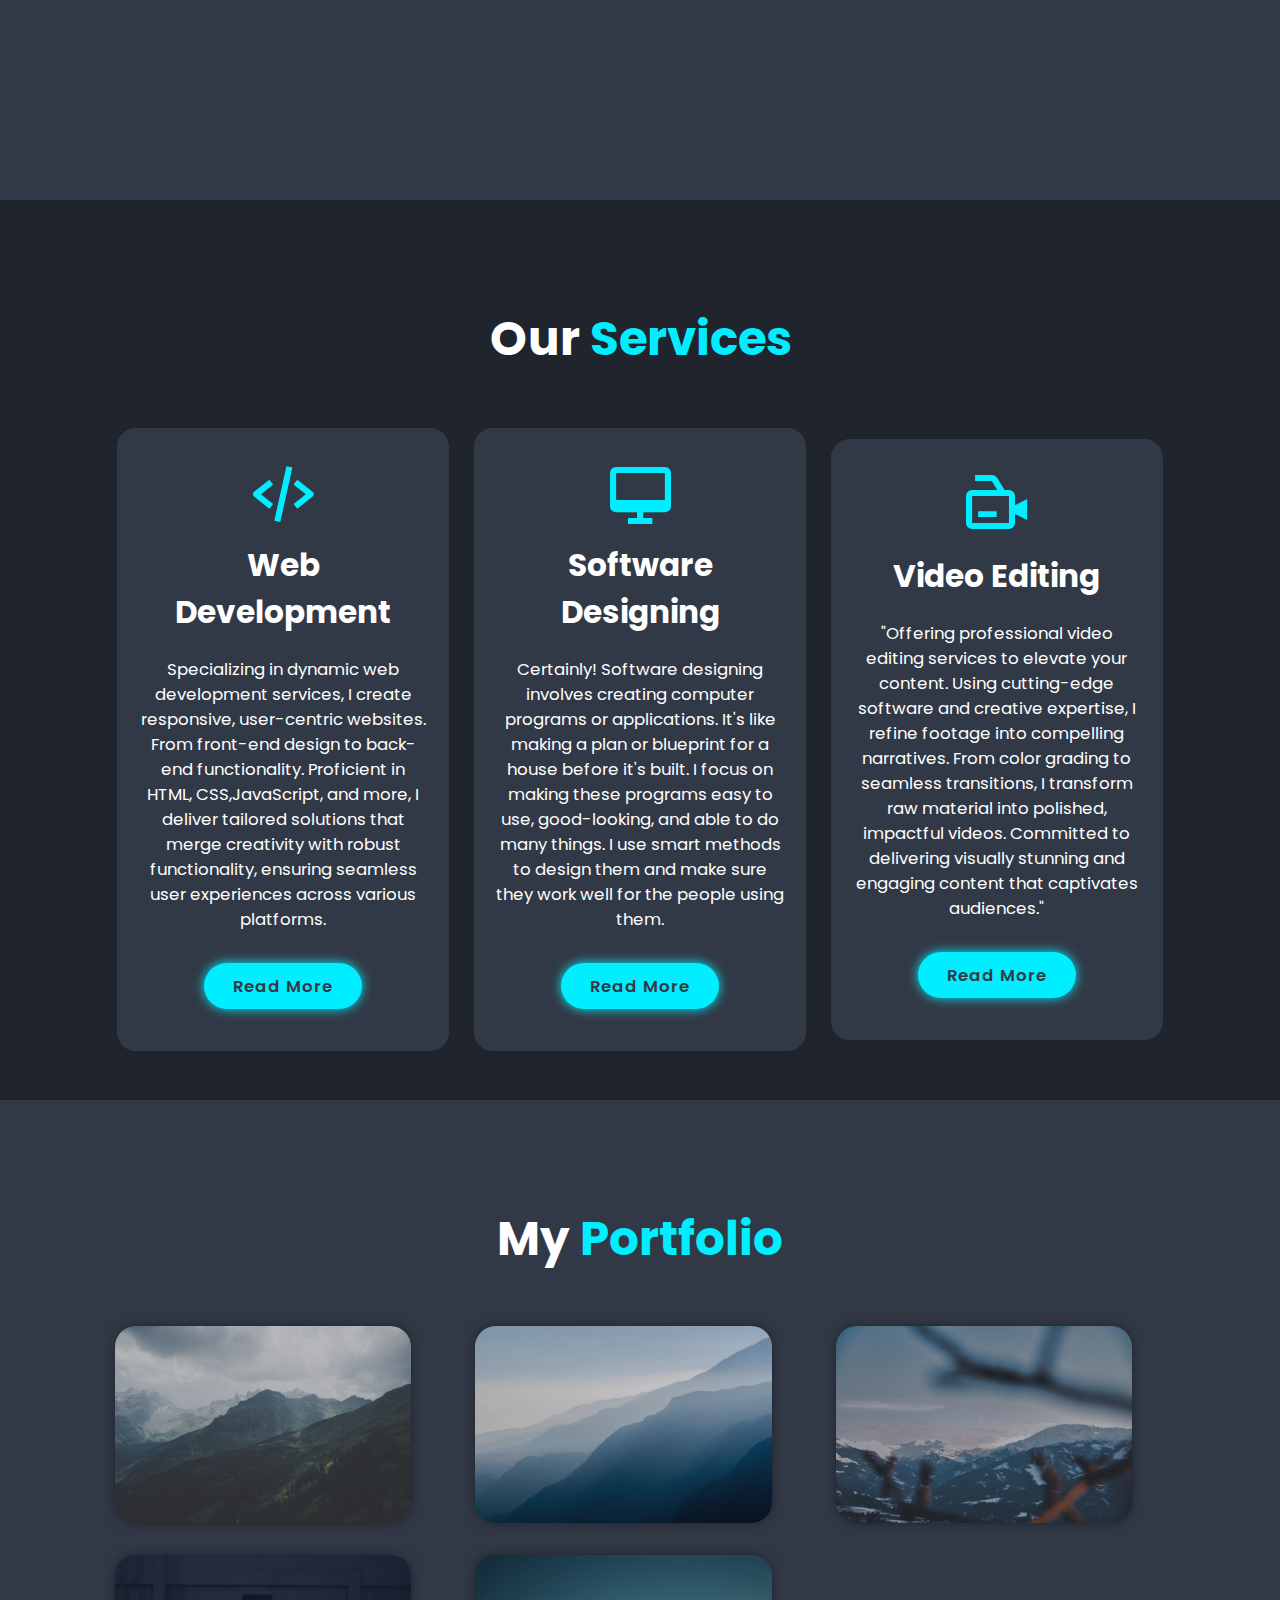
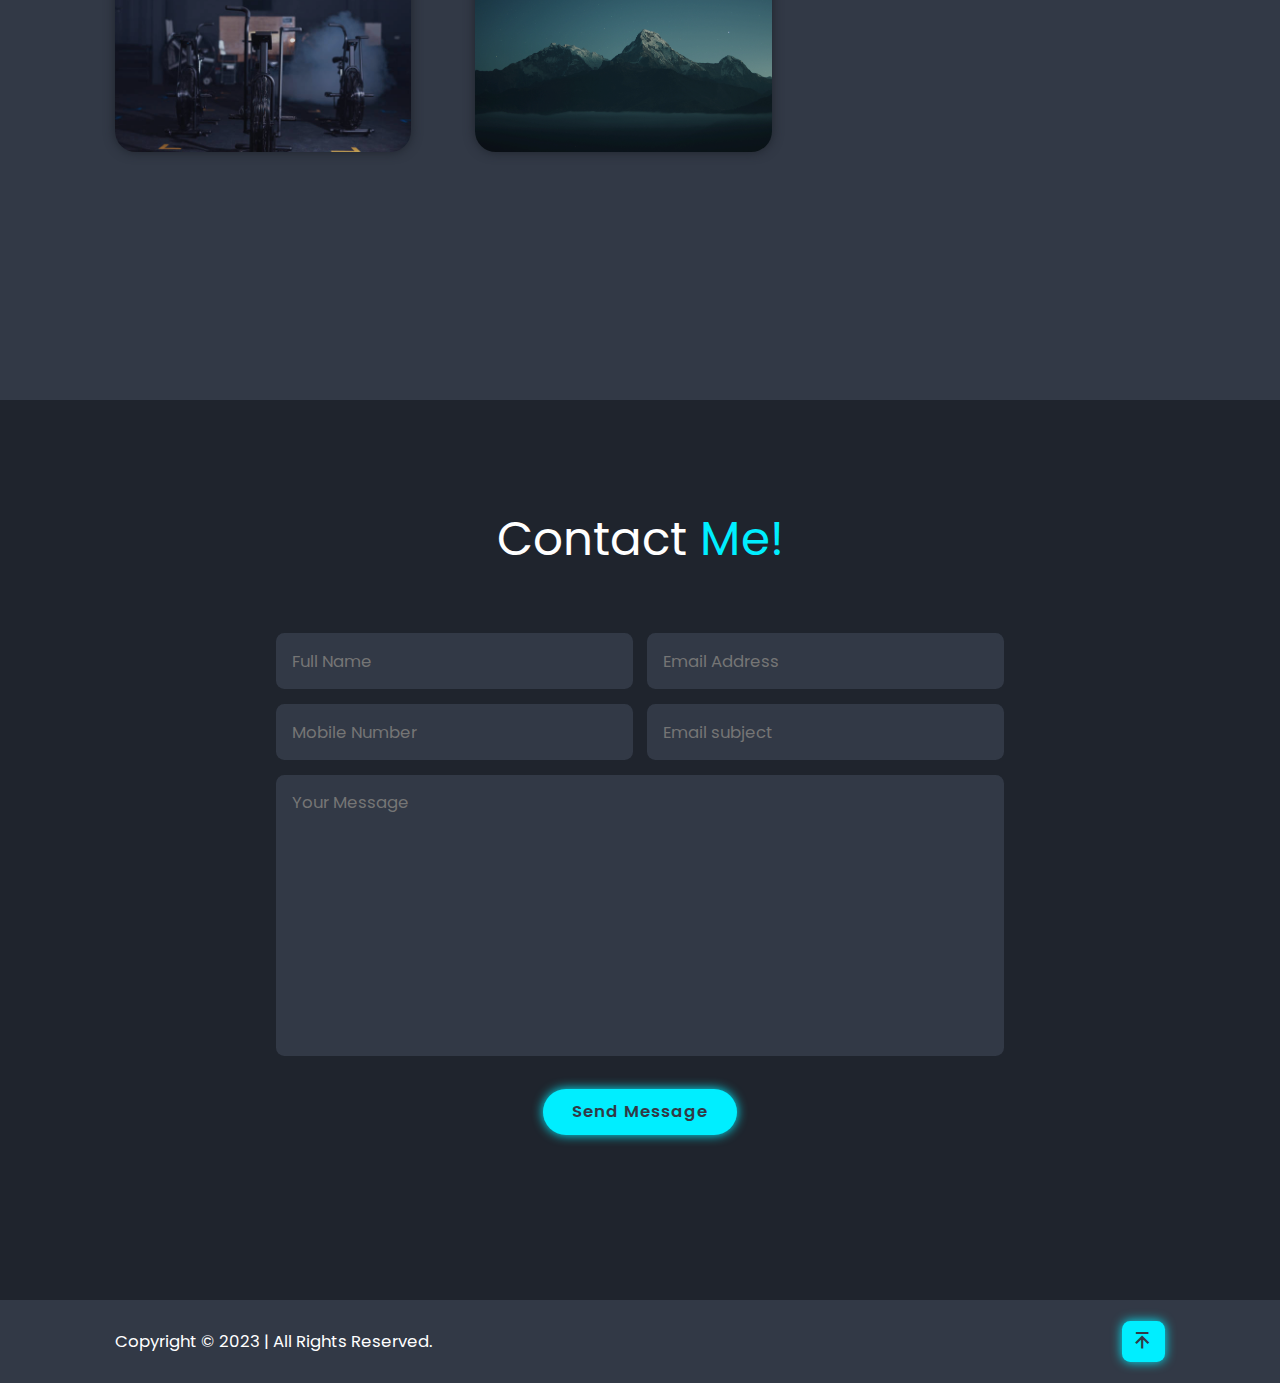
==== commit 91052eee: "3rd commit" ====
--- a/index.html
+++ b/index.html
@@ -30,12 +30,12 @@
             <p>Lorem ipsum dolor sit, amet consectetur adipisicing elit. Illum itaque sequi aut odit et ratione
                 mollitia fuga atque voluptatem</p>
             <div class="social-media">
-                <a href="#"><i class='bx bxl-instagram'></i></a>
-                <a href="#"><i class='bx bxl-linkedin'></i></a>
-                <a href="#"><i class='bx bx-phone-call'></i></a>
-                <a href="#"><i class='bx bx-envelope'></i></a>
+                <a href="https://instagram.com/niranjan_achar_?igshid=MTQ4eXhzMzBlbjB0YQ==" target="_blank"><i class='bx bxl-instagram'></i></a>
+                <a href="https://www.linkedin.com/in/niranjan-achar" target="_blank"><i class='bx bxl-linkedin'></i></a>
+                <a href="tel:+919632984261"><i class='bx bx-phone-call'></i></a>
+                <a href="mailto:niranjanachar3@gmail.com"><i class='bx bx-envelope'></i></a>
             </div>
-            <a href="#" class="btn">Download CV</a>
+            <a onclick="window.open('Niranjan CV.pdf')" download="Niranjan CV" class="btn">Download CV</a>
         </div>
         <div class="home-img">
             <img src="imgs/p2.jpg" alt="Sorry, Can't be Displayed" />
@@ -48,9 +48,9 @@
         <div class="about-content">
             <h2 class="heading">About <span>Me</span></h2>
             <h3>Software Developer</h3>
-            <p>Lorem ipsum dolor sit amet consectetur adipisicing elit. Ipsa hic perferendis nihil cumque
-                reprehenderit obcaecati ullam quisquam temporibus ipsam aliquid sequi, maiores cum!
-            Lorem ipsum dolor sit amet consectetur adipisicing elit. Quos, magnam.</p>
+            <p>Passionate software developer with a knack for crafting innovative solutions. Proficient in multiple programming
+            languages and dedicated to delivering high-quality, efficient code. Committed to continuous learning and leveraging
+            technology to create seamless, user-centric applications.</p>
             <a href="#" class="btn">Read More</a>
         </div>
     </section>
@@ -60,30 +60,28 @@
             <div class="services-box">
                 <i class='bx bx-code-alt'></i>
                 <h3>Web Development</h3>
-                <p>Lorem ipsum dolor sit amet consectetur, adipisicing elit. Consequuntur,
-                     consectetur sit maxime ducimus error quae corporis eum placeat eos
-                      nihil perferendis sequi at reprehenderit incidunt distinctio 
-                      fuga quam eius maiores officia voluptates libero .</p>
+                <p>Specializing in dynamic web development services, I create responsive, user-centric websites. From front-end design to
+                back-end functionality. Proficient in HTML, CSS,JavaScript, and more, I deliver tailored solutions that merge creativity
+                 with robust functionality, ensuring seamless user experiences across various platforms.</p>
                 <a href="#" class="btn">Read More</a>
             </div>
 
             <div class="services-box">
                 <i class='bx bx-desktop'></i>
                 <h3>Software Designing</h3>
-                <p>Lorem ipsum dolor sit amet consectetur, adipisicing elit. Consequuntur, 
-                    consectetur sit maxime ducimus error quae corporis eum placeat eos
-                     nihil perferendis sequi at reprehenderit incidunt distinctio 
-                     fuga quam eius maiores officia voluptates libero .</p>
+                <p>Certainly! Software designing involves creating computer programs or applications. It's like making a plan or blueprint
+                for a house before it's built. I focus on making these programs easy to use, good-looking, and able to do many things. I
+                use smart methods to design them and make sure they work well for the people using them.</p>
                 <a href="#" class="btn">Read More</a>
             </div>
 
             <div class="services-box">
                 <i class='bx bx-video-recording'></i>
                 <h3>Video Editing</h3>
-                <p>Lorem ipsum dolor sit amet consectetur, adipisicing elit. Consequuntur,
-                     consectetur sit maxime ducimus error quae corporis eum placeat eos
-                      nihil perferendis sequi at reprehenderit incidunt distinctio 
-                      fuga quam eius maiores officia voluptates libero .</p>
+                <p>"Offering professional video editing services to elevate your content. Using cutting-edge software and creative
+                expertise, I refine footage into compelling narratives. From color grading to seamless transitions, I transform raw
+                material into polished, impactful videos. Committed to delivering visually stunning and engaging content that captivates
+                audiences."</p>
                 <a href="#" class="btn">Read More</a>
             </div>
         </div>
@@ -96,7 +94,7 @@
                 <div class="portfolio-layer">
                     <h4>Netflix Clone</h4>
                     <p>Lorem, ipsum dolor sit amet consectetur adipisicing elit. Maxime, doloribus!</p>
-                    <a href="#" class="link"><i class='bx bx-link-external'></i></a>
+                    <a href="https://netflixx01.netlify.app/" target="_blank" class="link"><i class='bx bx-link-external'></i></a>
                 </div>
             </div>
                 
@@ -104,7 +102,7 @@
                 <img src="imgs/bg7.jpg" alt="" />
                 <div class="portfolio-layer">
                     <h4>Coming soon..</h4>
-                    <p>Lorem, ipsum dolor sit amet consectetur adipisicing elit. Maxime, doloribus!</p>
+                    <!-- <p>Lorem, ipsum dolor sit amet consectetur adipisicing elit. Maxime, doloribus!</p> -->
                     <a href="#" class="link"><i class='bx bx-link-external'></i></a>
                 </div>
             </div>
@@ -113,7 +111,7 @@
                 <img src="imgs/bg8.jpg" alt="" />
                 <div class="portfolio-layer">
                     <h4>Coming soon..</h4>
-                    <p>Lorem, ipsum dolor sit amet consectetur adipisicing elit. Maxime, doloribus!</p>
+                    <!-- <p>Lorem, ipsum dolor sit amet consectetur adipisicing elit. Maxime, doloribus!</p> -->
                     <a href="#" class="link"><i class='bx bx-link-external'></i></a>
                 </div>
             </div>
@@ -122,7 +120,7 @@
                 <img src="imgs/bg4.jpg" alt="" />
                 <div class="portfolio-layer">
                     <h4>Coming soon..</h4>
-                    <p>Lorem, ipsum dolor sit amet consectetur adipisicing elit. Maxime, doloribus!</p>
+                    <!-- <p>Lorem, ipsum dolor sit amet consectetur adipisicing elit. Maxime, doloribus!</p> -->
                     <a href="#" class="link"><i class='bx bx-link-external'></i></a>
                 </div>
             </div>
@@ -131,7 +129,7 @@
                 <img src="imgs/bg5.jpg" alt="" />
                 <div class="portfolio-layer">
                     <h4>Coming soon..</h4>
-                    <p>Lorem, ipsum dolor sit amet consectetur adipisicing elit. Maxime, doloribus!</p>
+                    <!-- <p>Lorem, ipsum dolor sit amet consectetur adipisicing elit. Maxime, doloribus!</p> -->
                     <a href="#" class="link"><i class='bx bx-link-external'></i></a>
                 </div>
             </div>
@@ -140,7 +138,7 @@
                 <img src="imgs/bg6.jpg" alt="" />
                 <div class="portfolio-layer">
                     <h4>Coming soon..</h4>
-                    <p>Lorem, ipsum dolor sit amet consectetur adipisicing elit. Maxime, doloribus!</p>
+                    <!-- <p>Lorem, ipsum dolor sit amet consectetur adipisicing elit. Maxime, doloribus!</p> -->
                     <a href="#" class="link"><i class='bx bx-link-external'></i></a>
                 </div>
             </div>                
--- a/style.css
+++ b/style.css
@@ -400,6 +400,7 @@
 
     .services {
         padding-bottom: 7rem;
+        margin-bottom: 7rem;
     }
 
     .footer {
@@ -488,9 +489,13 @@
         display: grid;
         grid-template-columns: repeat(2, 1fr);
     }
-    .portfolio-box h4{
+
+    .portfolio-box h4 {
         font-size: 2.3rem;
-        padding-top: 1rem;
-    }
-
-}+        padding-top: 1.5rem;
+    }
+
+    .portfolio-con  {
+        gap:2rem;
+    }
+}
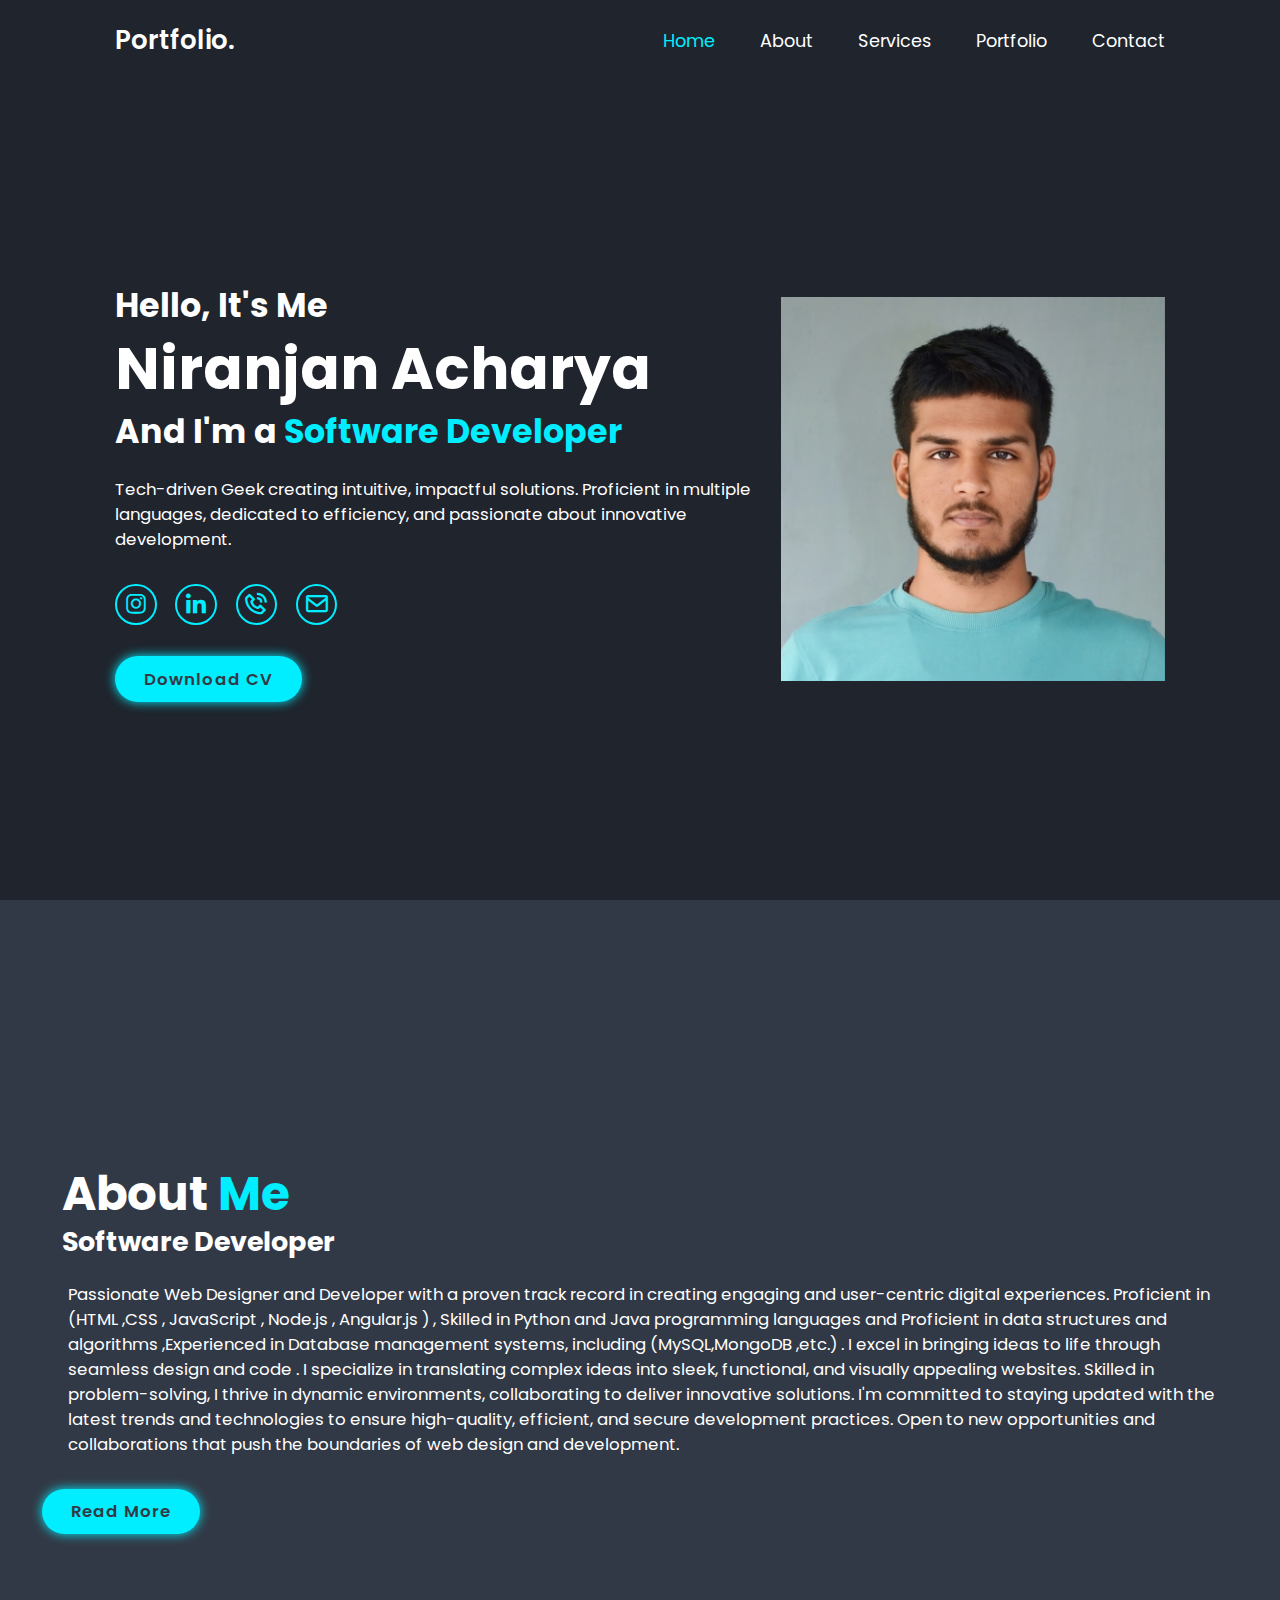
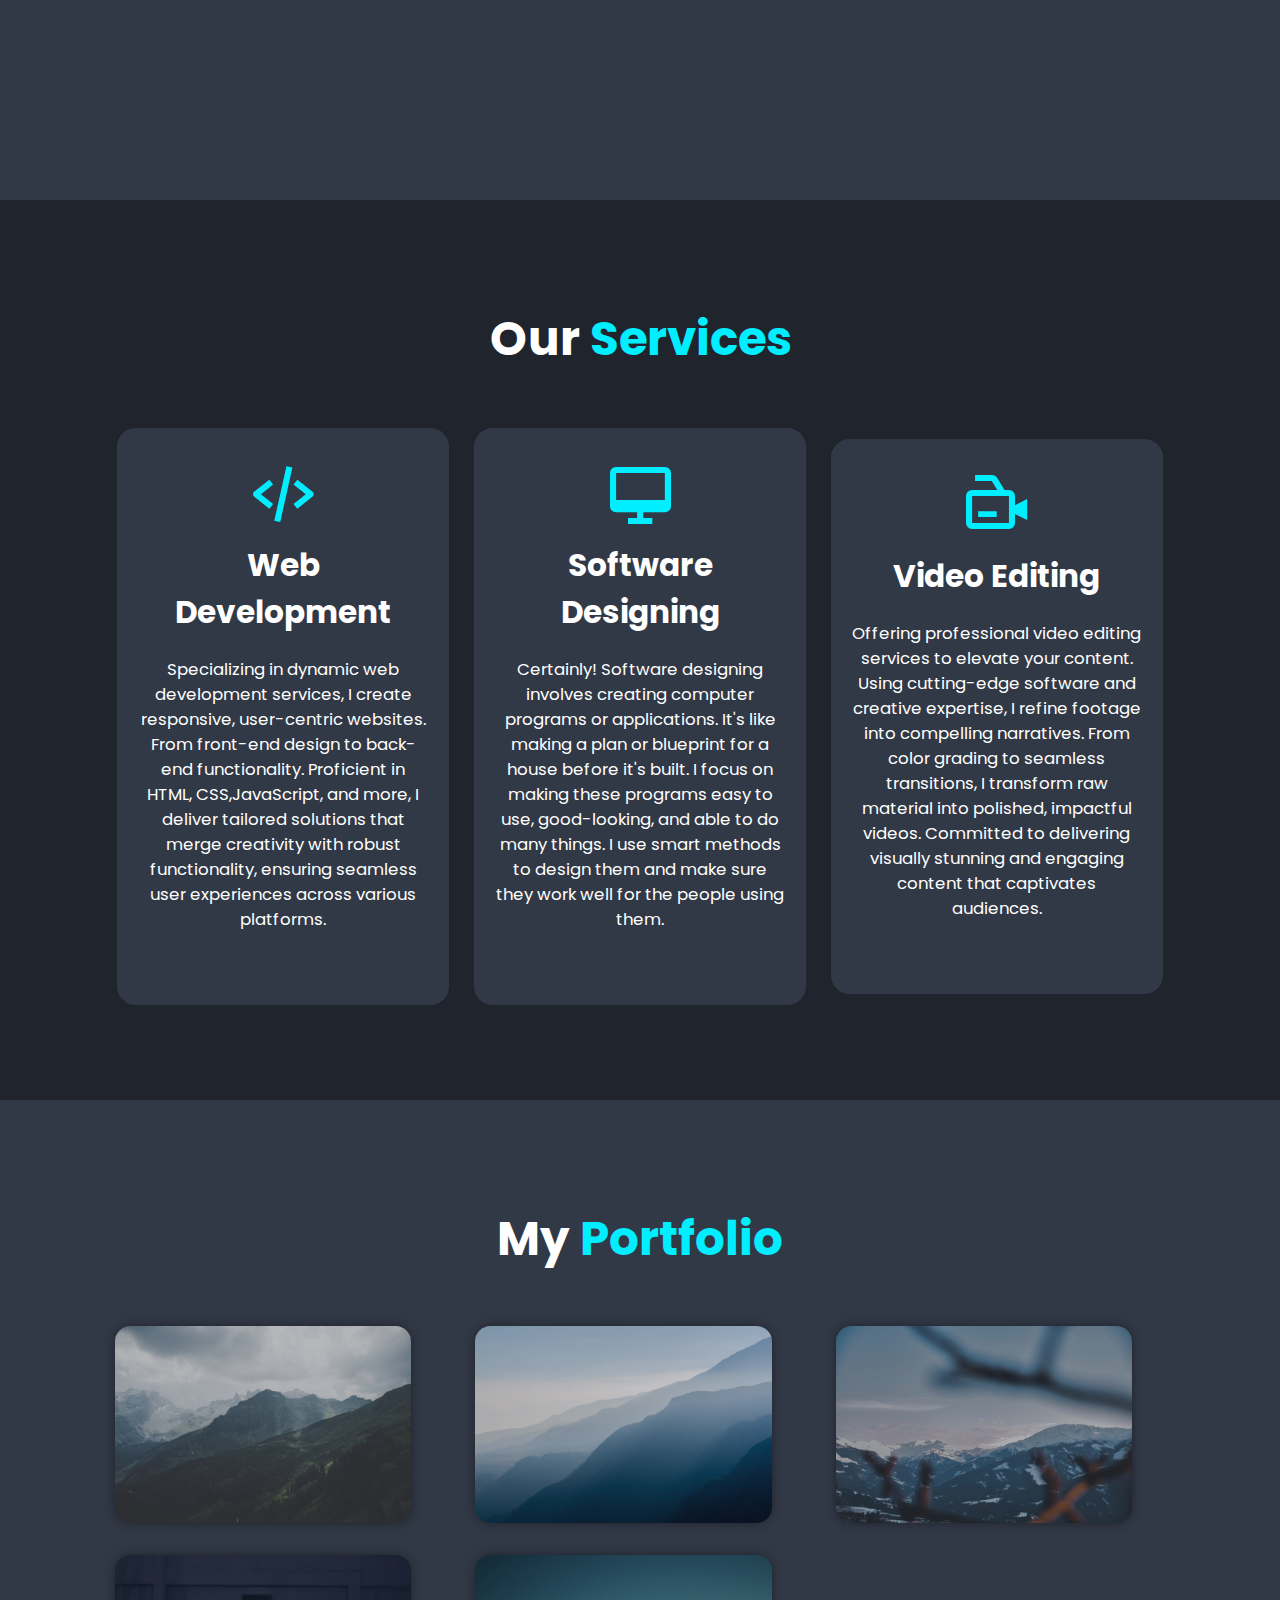
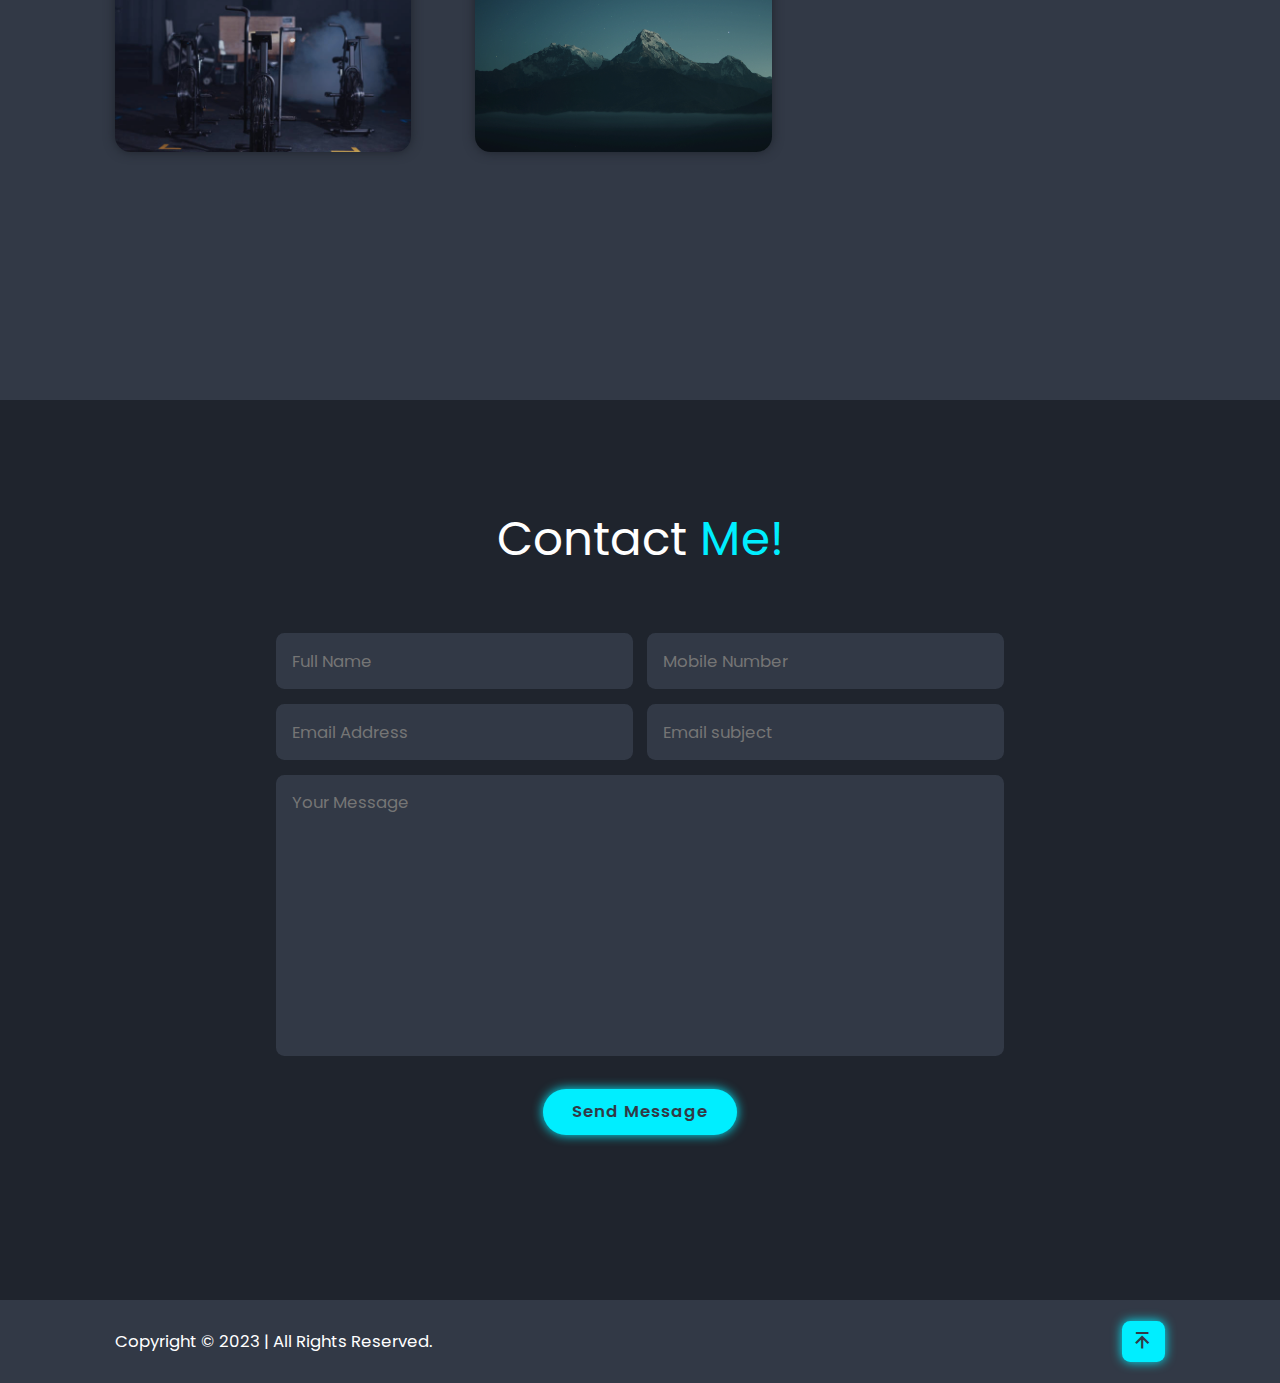
==== commit cccbc6cc: "5th" ====
--- a/index.html
+++ b/index.html
@@ -27,15 +27,15 @@
             <h3>Hello, It's Me</h3>
             <h1>Niranjan Acharya</h1>
             <h3>And I'm a <span>Software Developer</span></h3>
-            <p>Lorem ipsum dolor sit, amet consectetur adipisicing elit. Illum itaque sequi aut odit et ratione
-                mollitia fuga atque voluptatem</p>
+            <p>Tech-driven Geek creating intuitive, impactful solutions.
+                Proficient in multiple languages, dedicated to efficiency, and passionate about innovative development.</p>
             <div class="social-media">
                 <a href="https://instagram.com/niranjan_achar_?igshid=MTQ4eXhzMzBlbjB0YQ==" target="_blank"><i class='bx bxl-instagram'></i></a>
                 <a href="https://www.linkedin.com/in/niranjan-achar" target="_blank"><i class='bx bxl-linkedin'></i></a>
                 <a href="tel:+919632984261"><i class='bx bx-phone-call'></i></a>
                 <a href="mailto:niranjanachar3@gmail.com"><i class='bx bx-envelope'></i></a>
             </div>
-            <a onclick="window.open('Niranjan CV.pdf')" download="Niranjan CV" class="btn">Download CV</a>
+            <button onclick="window.open('Niranjan CV.pdf')" download="Niranjan CV" class="btn">Download CV</button>
         </div>
         <div class="home-img">
             <img src="imgs/p2.jpg" alt="Sorry, Can't be Displayed" />
@@ -43,14 +43,19 @@
     </section>
     <section class="about" id="about">
         <div class="about-img">
-            <img src="imgs/p2.jpg" />
+            <!-- <img src="imgs/p2.jpg" /> -->
         </div>
         <div class="about-content">
             <h2 class="heading">About <span>Me</span></h2>
             <h3>Software Developer</h3>
-            <p>Passionate software developer with a knack for crafting innovative solutions. Proficient in multiple programming
-            languages and dedicated to delivering high-quality, efficient code. Committed to continuous learning and leveraging
-            technology to create seamless, user-centric applications.</p>
+            <p>Passionate Web Designer and Developer with a proven track record in creating engaging and user-centric digital
+            experiences. Proficient in (HTML ,CSS , JavaScript , Node.js , Angular.js ) , Skilled in Python and Java programming
+            languages and Proficient in data structures and algorithms ,Experienced in Database management systems, including
+            (MySQL,MongoDB ,etc.) . I excel in bringing ideas to life through seamless design and code . I specialize in translating
+            complex ideas into sleek, functional, and visually appealing websites. Skilled in problem-solving, I thrive in dynamic
+            environments, collaborating to deliver innovative solutions. I'm committed to staying updated with the latest trends and
+            technologies to ensure high-quality, efficient, and secure development practices.
+            Open to new opportunities and collaborations that push the boundaries of web design and development.</p>
             <a href="#" class="btn">Read More</a>
         </div>
     </section>
@@ -63,7 +68,7 @@
                 <p>Specializing in dynamic web development services, I create responsive, user-centric websites. From front-end design to
                 back-end functionality. Proficient in HTML, CSS,JavaScript, and more, I deliver tailored solutions that merge creativity
                  with robust functionality, ensuring seamless user experiences across various platforms.</p>
-                <a href="#" class="btn">Read More</a>
+                <!-- <a href="#" class="btn">Read More</a> -->
             </div>
 
             <div class="services-box">
@@ -72,17 +77,17 @@
                 <p>Certainly! Software designing involves creating computer programs or applications. It's like making a plan or blueprint
                 for a house before it's built. I focus on making these programs easy to use, good-looking, and able to do many things. I
                 use smart methods to design them and make sure they work well for the people using them.</p>
-                <a href="#" class="btn">Read More</a>
+                <!-- <a href="#" class="btn">Read More</a> -->
             </div>
 
             <div class="services-box">
                 <i class='bx bx-video-recording'></i>
                 <h3>Video Editing</h3>
-                <p>"Offering professional video editing services to elevate your content. Using cutting-edge software and creative
+                <p>Offering professional video editing services to elevate your content. Using cutting-edge software and creative
                 expertise, I refine footage into compelling narratives. From color grading to seamless transitions, I transform raw
                 material into polished, impactful videos. Committed to delivering visually stunning and engaging content that captivates
-                audiences."</p>
-                <a href="#" class="btn">Read More</a>
+                audiences.</p>
+                <!-- <a href="#" class="btn">Read More</a> -->
             </div>
         </div>
     </section>
@@ -93,7 +98,7 @@
                 <img src="imgs/bg1.jpg" alt="" />
                 <div class="portfolio-layer">
                     <h4>Netflix Clone</h4>
-                    <p>Lorem, ipsum dolor sit amet consectetur adipisicing elit. Maxime, doloribus!</p>
+                    <!-- <p>Lorem, ipsum dolor sit amet consectetur adipisicing elit. Maxime, doloribus!</p> -->
                     <a href="https://netflixx01.netlify.app/" target="_blank" class="link"><i class='bx bx-link-external'></i></a>
                 </div>
             </div>
@@ -147,13 +152,13 @@
     <section class="contact" id="contact">
         <div class="heading">Contact <span>Me!</span></div>
 
-        <form action="post" netlify-honeypot="getdata" data-netlify="true">
+        <form action="post" class="contact-form" netlify-honeypot="getdata" data-netlify="true">
             <div class="input-box">
                 <input type="text" name="getdata" placeholder="Full Name">
-                <input type="email" placeholder="Email Address">
+                <input type="number" placeholder="Mobile Number">
             </div>
             <div class="input-box">
-                <input type="number" placeholder="Mobile Number">
+                <input type="email" placeholder="Email Address">
                 <input type="text" placeholder="Email subject">
             </div>
             <textarea name="" id="" cols="30" rows="10" placeholder="Your Message"></textarea>
@@ -168,6 +173,7 @@
             <a href="#" class="btn"><i class='bx bx-arrow-to-top'></i></a>
         </div>
     </footer>
+    <script src="https://unpkg.com/scrollreveal"></script>
     <script src="script.js"></script>
 </body>
 
--- a/style.css
+++ b/style.css
@@ -240,7 +240,7 @@
 
 .portfolio-con .portfolio-box {
     position: relative;
-    border-radius: 2rem;
+    border-radius: 1.5rem;
     box-shadow: 0 0 1rem var(--bg-color);
     overflow: hidden;
     display: flex;
@@ -438,7 +438,7 @@
     }
 
     .home {
-        flex-direction: column;
+        flex-direction: column-reverse;
     }
 
     .home-content h1 {
@@ -450,8 +450,8 @@
     }
 
     .home-img img {
-        width: 70vw;
-        margin-top: 4rem;
+        width: 65vw;
+        margin-bottom: 5rem;
     }
 
     .about {
@@ -469,7 +469,7 @@
     }
 
     .services-box {
-        max-height: 20rem;
+        max-height: 25rem;
     }
 
     .services-box p {
@@ -499,3 +499,30 @@
         gap:2rem;
     }
 }
+@media screen and (max-width:450px) {
+    html{
+        font-size: 60%;
+    }
+     .contact form .input-box input{
+        width: 100%;
+    }
+}
+
+@media screen and (max-width:390px) {
+    html{
+        font-size: 60%;
+    }
+    .home-img img {
+        width: 80vw;
+    }
+
+    .about-img img {
+        width: 80vw;
+    }
+   
+
+    .footer {
+        flex-direction: column-reverse;
+        gap: 1.5rem;
+    }
+}
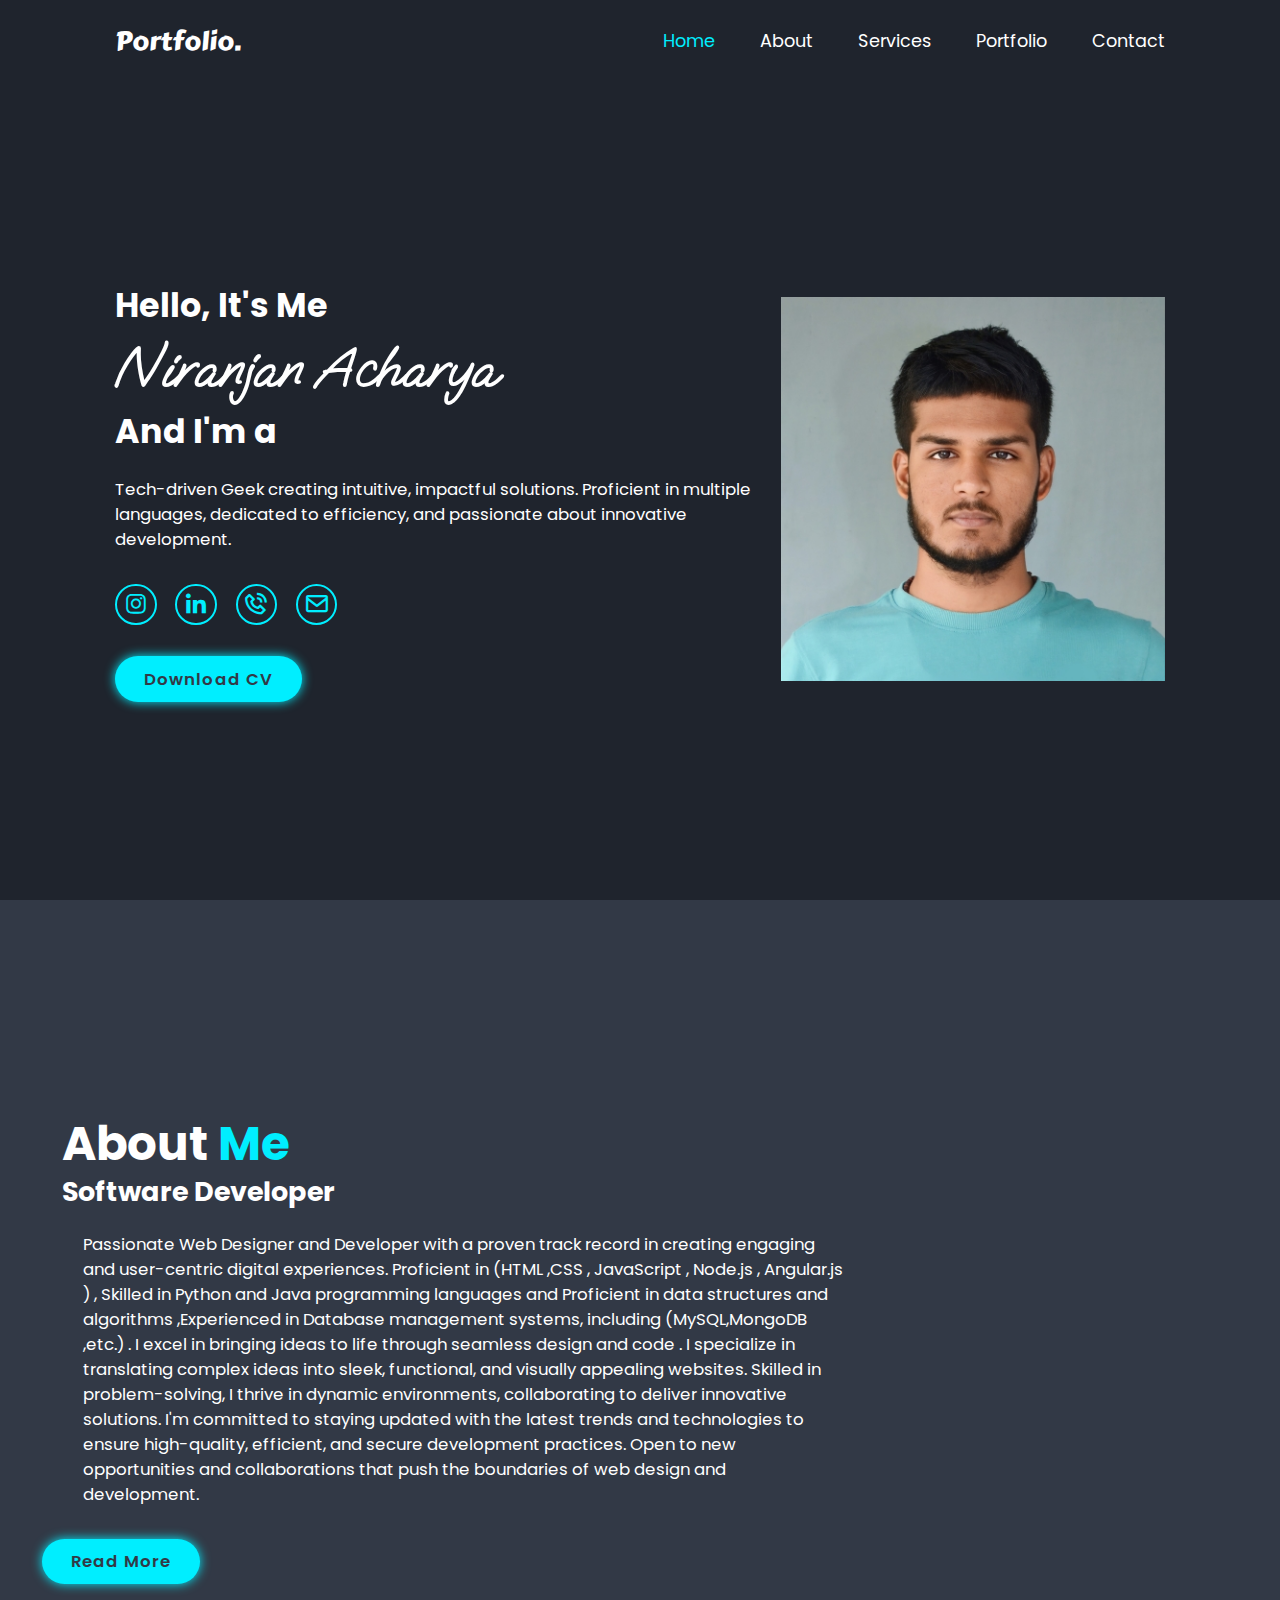
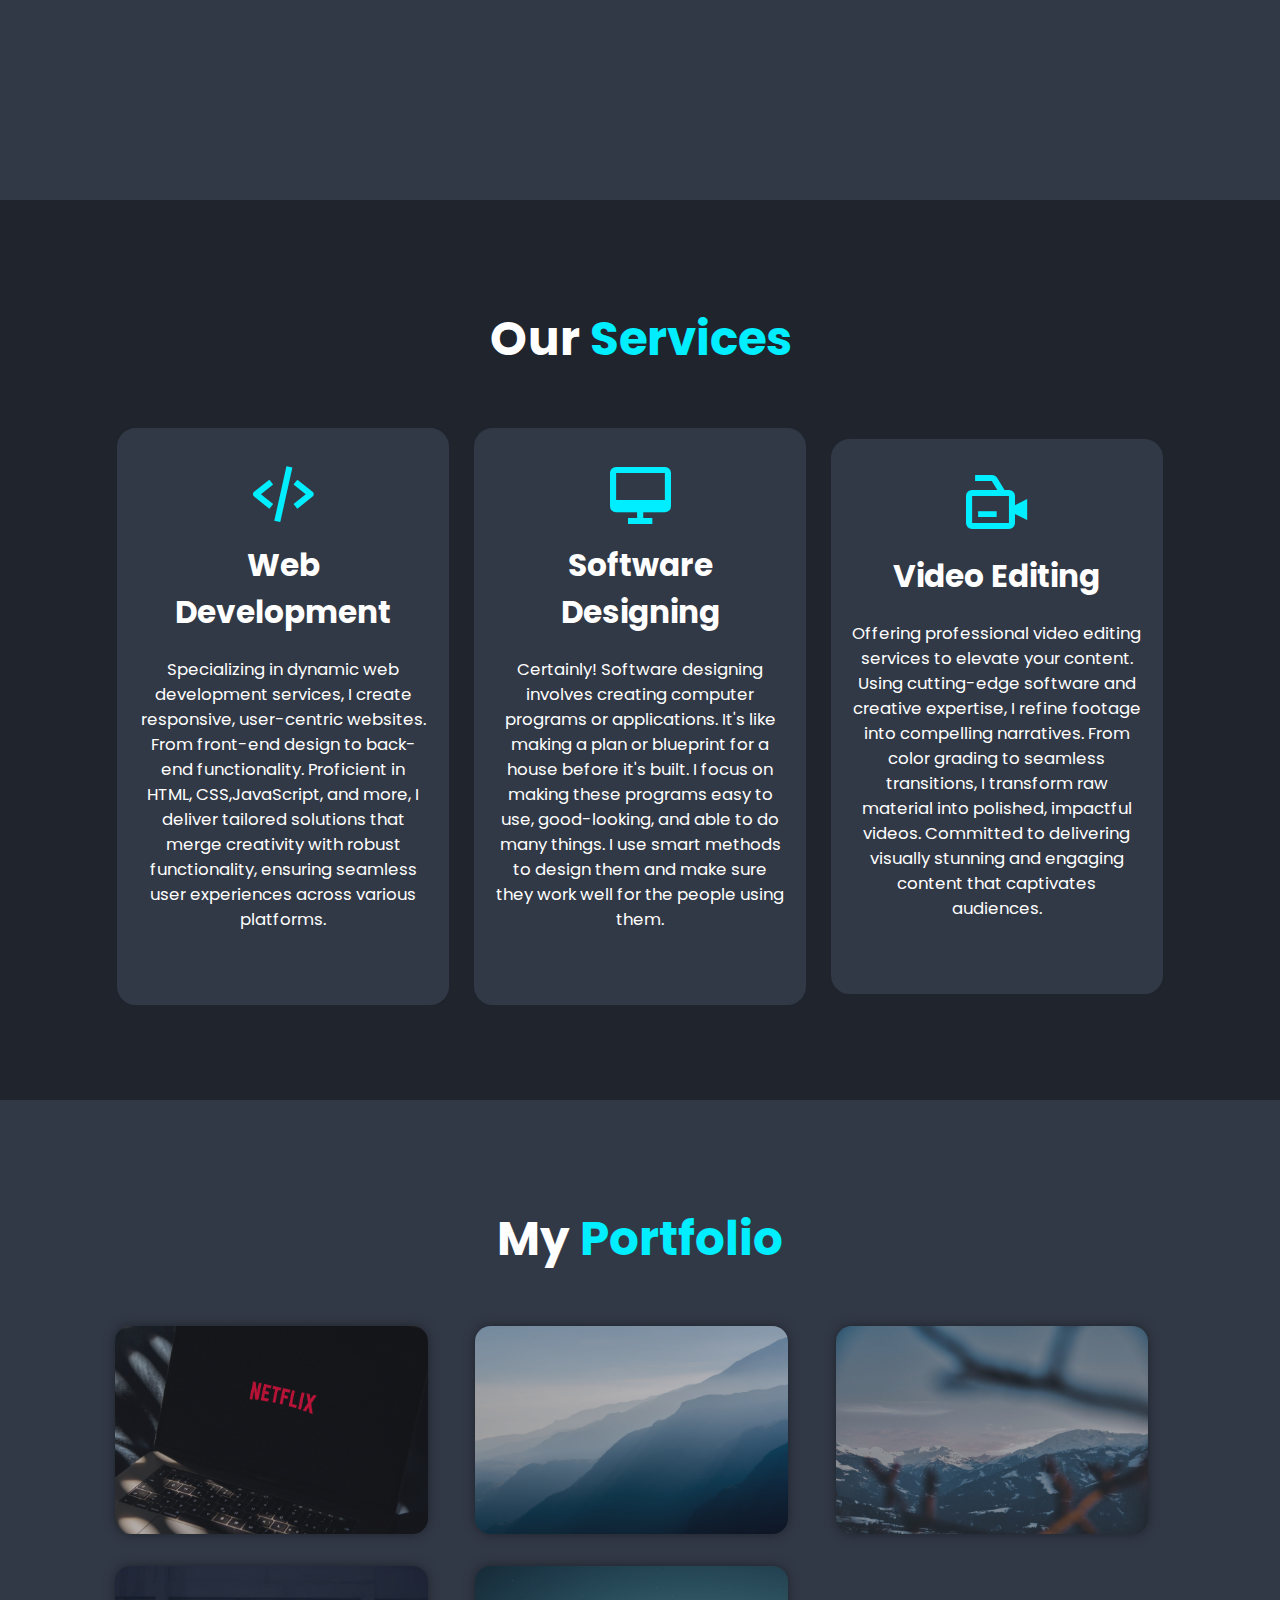
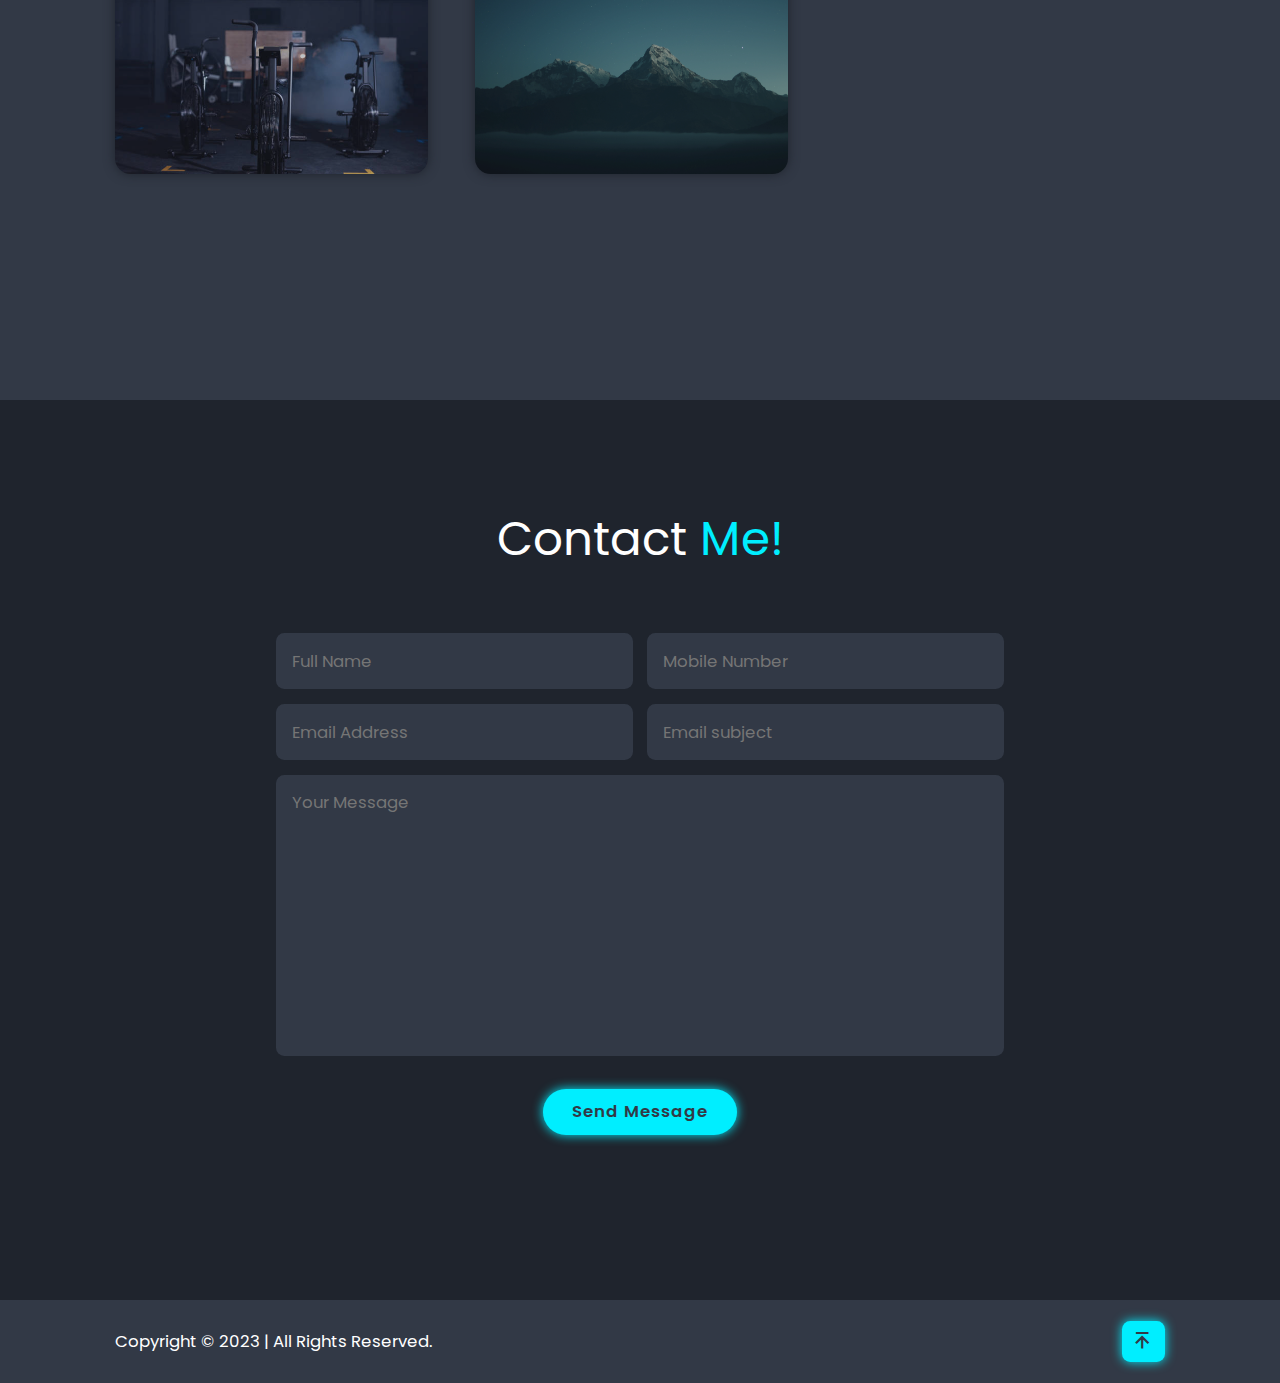
==== commit a9678ca9: "6th -9" ====
--- a/index.html
+++ b/index.html
@@ -3,11 +3,12 @@
 
 <head>
     <title>Portfolio</title>
+    <link rel="shortcut icon" href="imgs/icon.png" type="image/x-icon" />
     <meta name="viewport" content="width=device-width, initial-scale=1.0">
     <link rel="stylesheet" href="https://cdnjs.cloudflare.com/ajax/libs/font-awesome/6.1.1/css/all.min.css" />
     <link rel="stylesheet" href="style.css" />
     <link href='https://unpkg.com/boxicons@2.1.4/css/boxicons.min.css' rel='stylesheet'>
-    
+
 </head>
 
 <body>
@@ -26,11 +27,13 @@
         <div class="home-content">
             <h3>Hello, It's Me</h3>
             <h1>Niranjan Acharya</h1>
-            <h3>And I'm a <span>Software Developer</span></h3>
+            <h3>And I'm a <span class="multi-text"></span></h3>
             <p>Tech-driven Geek creating intuitive, impactful solutions.
-                Proficient in multiple languages, dedicated to efficiency, and passionate about innovative development.</p>
+                Proficient in multiple languages, dedicated to efficiency, and passionate about innovative development.
+            </p>
             <div class="social-media">
-                <a href="https://instagram.com/niranjan_achar_?igshid=MTQ4eXhzMzBlbjB0YQ==" target="_blank"><i class='bx bxl-instagram'></i></a>
+                <a href="https://instagram.com/niranjan_achar_?igshid=MTQ4eXhzMzBlbjB0YQ==" target="_blank"><i
+                        class='bx bxl-instagram'></i></a>
                 <a href="https://www.linkedin.com/in/niranjan-achar" target="_blank"><i class='bx bxl-linkedin'></i></a>
                 <a href="tel:+919632984261"><i class='bx bx-phone-call'></i></a>
                 <a href="mailto:niranjanachar3@gmail.com"><i class='bx bx-envelope'></i></a>
@@ -48,14 +51,20 @@
         <div class="about-content">
             <h2 class="heading">About <span>Me</span></h2>
             <h3>Software Developer</h3>
-            <p>Passionate Web Designer and Developer with a proven track record in creating engaging and user-centric digital
-            experiences. Proficient in (HTML ,CSS , JavaScript , Node.js , Angular.js ) , Skilled in Python and Java programming
-            languages and Proficient in data structures and algorithms ,Experienced in Database management systems, including
-            (MySQL,MongoDB ,etc.) . I excel in bringing ideas to life through seamless design and code . I specialize in translating
-            complex ideas into sleek, functional, and visually appealing websites. Skilled in problem-solving, I thrive in dynamic
-            environments, collaborating to deliver innovative solutions. I'm committed to staying updated with the latest trends and
-            technologies to ensure high-quality, efficient, and secure development practices.
-            Open to new opportunities and collaborations that push the boundaries of web design and development.</p>
+            <p>Passionate Web Designer and Developer with a proven track record in creating engaging and user-centric
+                digital
+                experiences. Proficient in (HTML ,CSS , JavaScript , Node.js , Angular.js ) , Skilled in Python and Java
+                programming
+                languages and Proficient in data structures and algorithms ,Experienced in Database management systems,
+                including
+                (MySQL,MongoDB ,etc.) . I excel in bringing ideas to life through seamless design and code . I
+                specialize in translating
+                complex ideas into sleek, functional, and visually appealing websites. Skilled in problem-solving, I
+                thrive in dynamic
+                environments, collaborating to deliver innovative solutions. I'm committed to staying updated with the
+                latest trends and
+                technologies to ensure high-quality, efficient, and secure development practices.
+                Open to new opportunities and collaborations that push the boundaries of web design and development.</p>
             <a href="#" class="btn">Read More</a>
         </div>
     </section>
@@ -65,29 +74,39 @@
             <div class="services-box">
                 <i class='bx bx-code-alt'></i>
                 <h3>Web Development</h3>
-                <p>Specializing in dynamic web development services, I create responsive, user-centric websites. From front-end design to
-                back-end functionality. Proficient in HTML, CSS,JavaScript, and more, I deliver tailored solutions that merge creativity
-                 with robust functionality, ensuring seamless user experiences across various platforms.</p>
-                <!-- <a href="#" class="btn">Read More</a> -->
+                <div class="services-layer">
+                    <p>Specializing in dynamic web development services, I create responsive, user-centric websites.
+                        From front-end design to
+                        back-end functionality. Proficient in HTML, CSS,JavaScript, and more, I deliver tailored
+                        solutions that merge creativity
+                        with robust functionality, ensuring seamless user experiences across various platforms.</p>
+                </div>
             </div>
 
             <div class="services-box">
                 <i class='bx bx-desktop'></i>
                 <h3>Software Designing</h3>
-                <p>Certainly! Software designing involves creating computer programs or applications. It's like making a plan or blueprint
-                for a house before it's built. I focus on making these programs easy to use, good-looking, and able to do many things. I
-                use smart methods to design them and make sure they work well for the people using them.</p>
-                <!-- <a href="#" class="btn">Read More</a> -->
+                <div class="services-layer">
+                    <p>Certainly! Software designing involves creating computer programs or applications. It's like
+                        making a plan or blueprint
+                        for a house before it's built. I focus on making these programs easy to use, good-looking, and
+                        able to do many things. I
+                        use smart methods to design them and make sure they work well for the people using them.</p>
+                </div>
             </div>
 
             <div class="services-box">
                 <i class='bx bx-video-recording'></i>
                 <h3>Video Editing</h3>
-                <p>Offering professional video editing services to elevate your content. Using cutting-edge software and creative
-                expertise, I refine footage into compelling narratives. From color grading to seamless transitions, I transform raw
-                material into polished, impactful videos. Committed to delivering visually stunning and engaging content that captivates
-                audiences.</p>
-                <!-- <a href="#" class="btn">Read More</a> -->
+                <div class="services-layer">
+                    <p>Offering professional video editing services to elevate your content. Using cutting-edge software
+                        and creative
+                        expertise, I refine footage into compelling narratives. From color grading to seamless
+                        transitions, I transform raw
+                        material into polished, impactful videos. Committed to delivering visually stunning and engaging
+                        content that captivates
+                        audiences.</p>
+                </div>
             </div>
         </div>
     </section>
@@ -95,14 +114,15 @@
         <h2 class="heading">My <span>Portfolio</span></h2>
         <div class="portfolio-con">
             <div class="portfolio-box">
-                <img src="imgs/bg1.jpg" alt="" />
+                <img src="imgs/netflix.jpg" alt="" />
                 <div class="portfolio-layer">
                     <h4>Netflix Clone</h4>
                     <!-- <p>Lorem, ipsum dolor sit amet consectetur adipisicing elit. Maxime, doloribus!</p> -->
-                    <a href="https://netflixx01.netlify.app/" target="_blank" class="link"><i class='bx bx-link-external'></i></a>
-                </div>
-            </div>
-                
+                    <a href="https://netflixx01.netlify.app/" target="_blank" class="link"><i
+                            class='bx bx-link-external'></i></a>
+                </div>
+            </div>
+
             <div class="portfolio-box">
                 <img src="imgs/bg7.jpg" alt="" />
                 <div class="portfolio-layer">
@@ -111,7 +131,7 @@
                     <a href="#" class="link"><i class='bx bx-link-external'></i></a>
                 </div>
             </div>
-                
+
             <div class="portfolio-box">
                 <img src="imgs/bg8.jpg" alt="" />
                 <div class="portfolio-layer">
@@ -120,7 +140,7 @@
                     <a href="#" class="link"><i class='bx bx-link-external'></i></a>
                 </div>
             </div>
-                
+
             <div class="portfolio-box">
                 <img src="imgs/bg4.jpg" alt="" />
                 <div class="portfolio-layer">
@@ -129,7 +149,7 @@
                     <a href="#" class="link"><i class='bx bx-link-external'></i></a>
                 </div>
             </div>
-                
+
             <div class="portfolio-box">
                 <img src="imgs/bg5.jpg" alt="" />
                 <div class="portfolio-layer">
@@ -138,7 +158,7 @@
                     <a href="#" class="link"><i class='bx bx-link-external'></i></a>
                 </div>
             </div>
-                
+
             <div class="portfolio-box">
                 <img src="imgs/bg6.jpg" alt="" />
                 <div class="portfolio-layer">
@@ -146,7 +166,7 @@
                     <!-- <p>Lorem, ipsum dolor sit amet consectetur adipisicing elit. Maxime, doloribus!</p> -->
                     <a href="#" class="link"><i class='bx bx-link-external'></i></a>
                 </div>
-            </div>                
+            </div>
         </div>
     </section>
     <section class="contact" id="contact">
@@ -174,6 +194,9 @@
         </div>
     </footer>
     <script src="https://unpkg.com/scrollreveal"></script>
+
+    <script src="https://unpkg.com/typed.js@2.1.0/dist/typed.umd.js"></script>
+
     <script src="script.js"></script>
 </body>
 
--- a/style.css
+++ b/style.css
@@ -1,4 +1,4 @@
-@import url('https://fonts.googleapis.com/css2?family=Inter:wght@100;200;300;400;500,600,700,800,900&family=Poppins:ital,wght@0,100;0,200;0,300;0,400;0,500;0,600;0,700;0,800;0,900;1,700;1,800;1,900&display=swap');
+@import url('https://fonts.googleapis.com/css2?family=Black+Ops+One&family=Carter+One&family=Charmonman:wght@400;700&family=Edu+TAS+Beginner&family=Kaushan+Script&family=Megrim&family=Oooh+Baby&family=Orbitron&family=Pixelify+Sans&family=Poppins:wght@200;300;400;500;600;700;800&family=Press+Start+2P&family=Source+Code+Pro:wght@200&display=swap');
 
 * {
     border: none;
@@ -54,6 +54,8 @@
     cursor: default;
     color: var(--text-color);
     z-index: 1;
+    font-family: 'carter one', sans-serif;
+    font-weight: 200;
 }
 
 .navbar a {
@@ -87,8 +89,46 @@
     gap: 5px;
 }
 
+.home-content h1 {
+    font-family: 'Oooh Baby', sans-serif;
+    font-size: 4rem;
+    /*  
+    Oooh baby
+    kaushan script
+    source code pro
+    Megrim
+    Orbitron
+    Charmonman
+    Edu TAS Beginner
+    pixelify sans
+    black ops one
+    Press Start 2P
+    Carter one
+       
+    */
+}
+
 .home-img img {
     width: 30vw;
+    animation: floatImage 4s ease-in-out infinite;
+}
+
+@keyframes floatImage {
+    0% {
+        transform: translateY(0);
+    }
+
+    50% {
+        transform: translateY(-2rem);
+    }
+
+    100% {
+        transform: translateY(0);
+    }
+}
+
+.about h1 {
+    text-align: center;
 }
 
 .home-content h1 {
@@ -178,7 +218,7 @@
 }
 
 .about-content p {
-    padding: 0 2.5rem;
+    padding: 0 40rem 0 4rem;
     font-size: 1.6rem;
     margin: 2rem 0 3rem;
 }
@@ -238,13 +278,13 @@
     gap: 3rem;
 }
 
-.portfolio-con .portfolio-box {
+.portfolio-box {
     position: relative;
     border-radius: 1.5rem;
     box-shadow: 0 0 1rem var(--bg-color);
     overflow: hidden;
     display: flex;
-    width: 90%;
+    width: 95%;
 }
 
 .portfolio-box h4 {
@@ -258,7 +298,7 @@
 
 .portfolio-box img {
     width: 100%;
-    opacity: 80%;
+    opacity: 70%;
     transition: .5s ease;
 }
 
@@ -272,7 +312,8 @@
     left: 0;
     width: 100%;
     height: 100%;
-    background: linear-gradient(rgba(0, 0, 0, .1), var(--main-color));
+    /* background: linear-gradient(rgba(0, 0, 0, .1), var(--main-color)); */
+    background: linear-gradient(rgba(0, 0, 0,0), var(--bg-color));
     display: flex;
     justify-content: center;
     align-items: center;
@@ -405,6 +446,10 @@
 
     .footer {
         padding: 2rem 3%;
+    }
+
+    .about-content p {
+        padding: 0 20rem 0 3rem;
     }
 }
 
@@ -450,8 +495,8 @@
     }
 
     .home-img img {
-        width: 65vw;
-        margin-bottom: 5rem;
+        width: 60vw;
+        margin-bottom: 3rem;
     }
 
     .about {
@@ -459,21 +504,47 @@
         align-items: center;
     }
 
-    .about-img img {
-        width: 75vw;
-        margin-bottom: 4rem;
-    }
+
 
     .services h2 {
         margin-bottom: 3rem;
     }
 
     .services-box {
-        max-height: 25rem;
-    }
-
+        max-height: 21rem;
+        max-width: 90%;
+    }
+
+    /* Servives box layers */
+
+    .services-con .services-box{
+        position: relative;
+        display: grid;
+        height: 100%;
+        width: 100%;
+        /* padding: 0 1rem ; */
+        align-items: center;
+        text-align: center;
+        justify-content: center;
+        transition: .5s ease;
+        color: rgb(255, 255, 255,1);
+        overflow: hidden;
+        /* transform: translateY(100%); */
+    }
+    .services-box .services-layer{
+        position: absolute;
+        transform: translateY(100%);
+        transition: 0.5s ease;
+    }
+    .services-box:hover .services-layer{
+        transform: translateY(0%);
+        color: rgb(255, 255, 255,1);
+        background-color: var(--second-bg-color);
+        padding-top:2rem;
+    }
     .services-box p {
-        display: none;
+        font-size: 1.4rem;
+        padding: 2rem ;
     }
 
     .services-box h3 {
@@ -495,34 +566,51 @@
         padding-top: 1.5rem;
     }
 
-    .portfolio-con  {
-        gap:2rem;
-    }
-}
+    .portfolio-con {
+        gap: 2rem;
+    }
+
+    .about-content p {
+        padding: 0 10rem 0 3rem;
+    }
+}
+
 @media screen and (max-width:450px) {
-    html{
+    html {
         font-size: 60%;
     }
-     .contact form .input-box input{
+
+    .home-content , .home-img{
+        transform: translateY(-15%);
+    }
+    .home-img img {
+        width: 50vw;
+    }
+
+    .contact form .input-box input {
         width: 100%;
     }
-}
-
-@media screen and (max-width:390px) {
-    html{
-        font-size: 60%;
-    }
+
+    .about-content p {
+        padding: 0 2rem 0 2rem;
+    }
+}
+
+@media screen and (max-width:391px) {
+    html {
+        font-size: 55%;
+    }
+
     .home-img img {
-        width: 80vw;
-    }
-
-    .about-img img {
-        width: 80vw;
-    }
-   
+        width: 50vw;
+    }
 
     .footer {
         flex-direction: column-reverse;
         gap: 1.5rem;
     }
-}
+
+    .about-content p {
+        padding: 0 1.5rem 0 3rem;
+    }
+}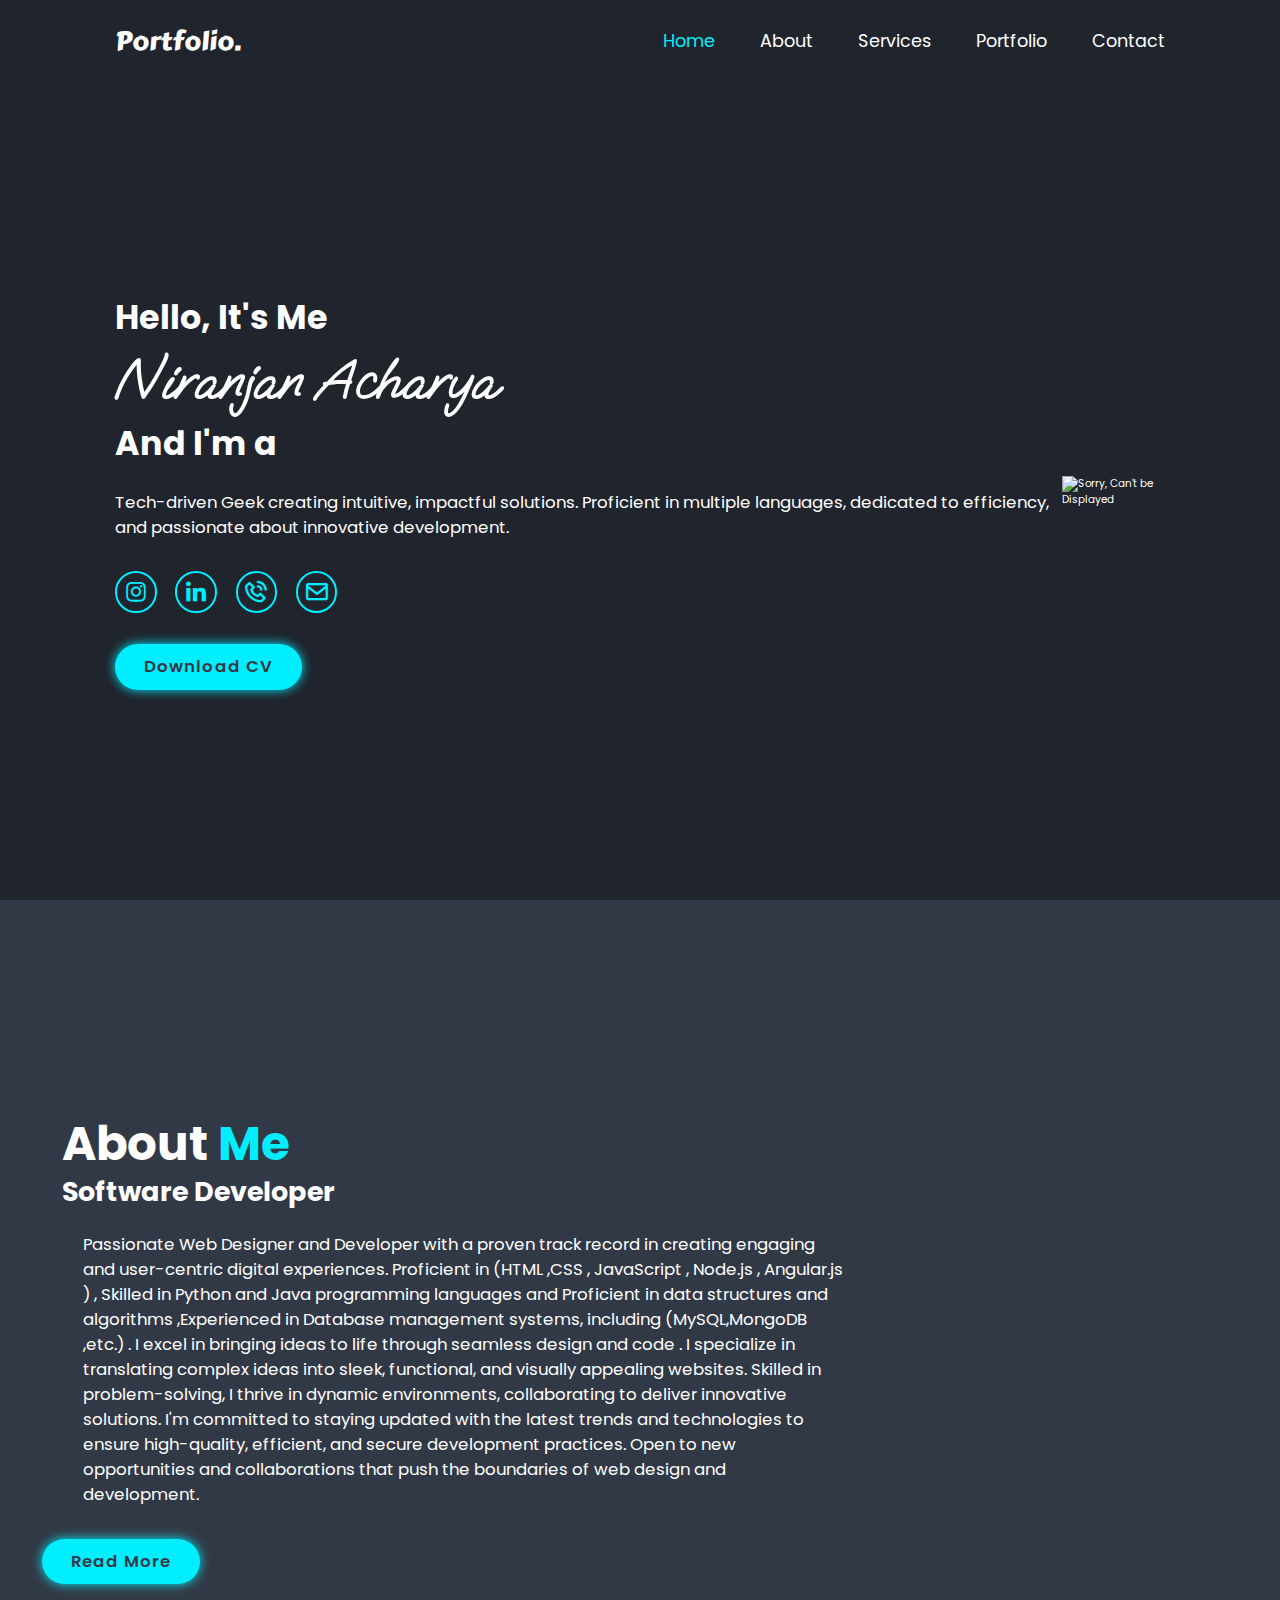
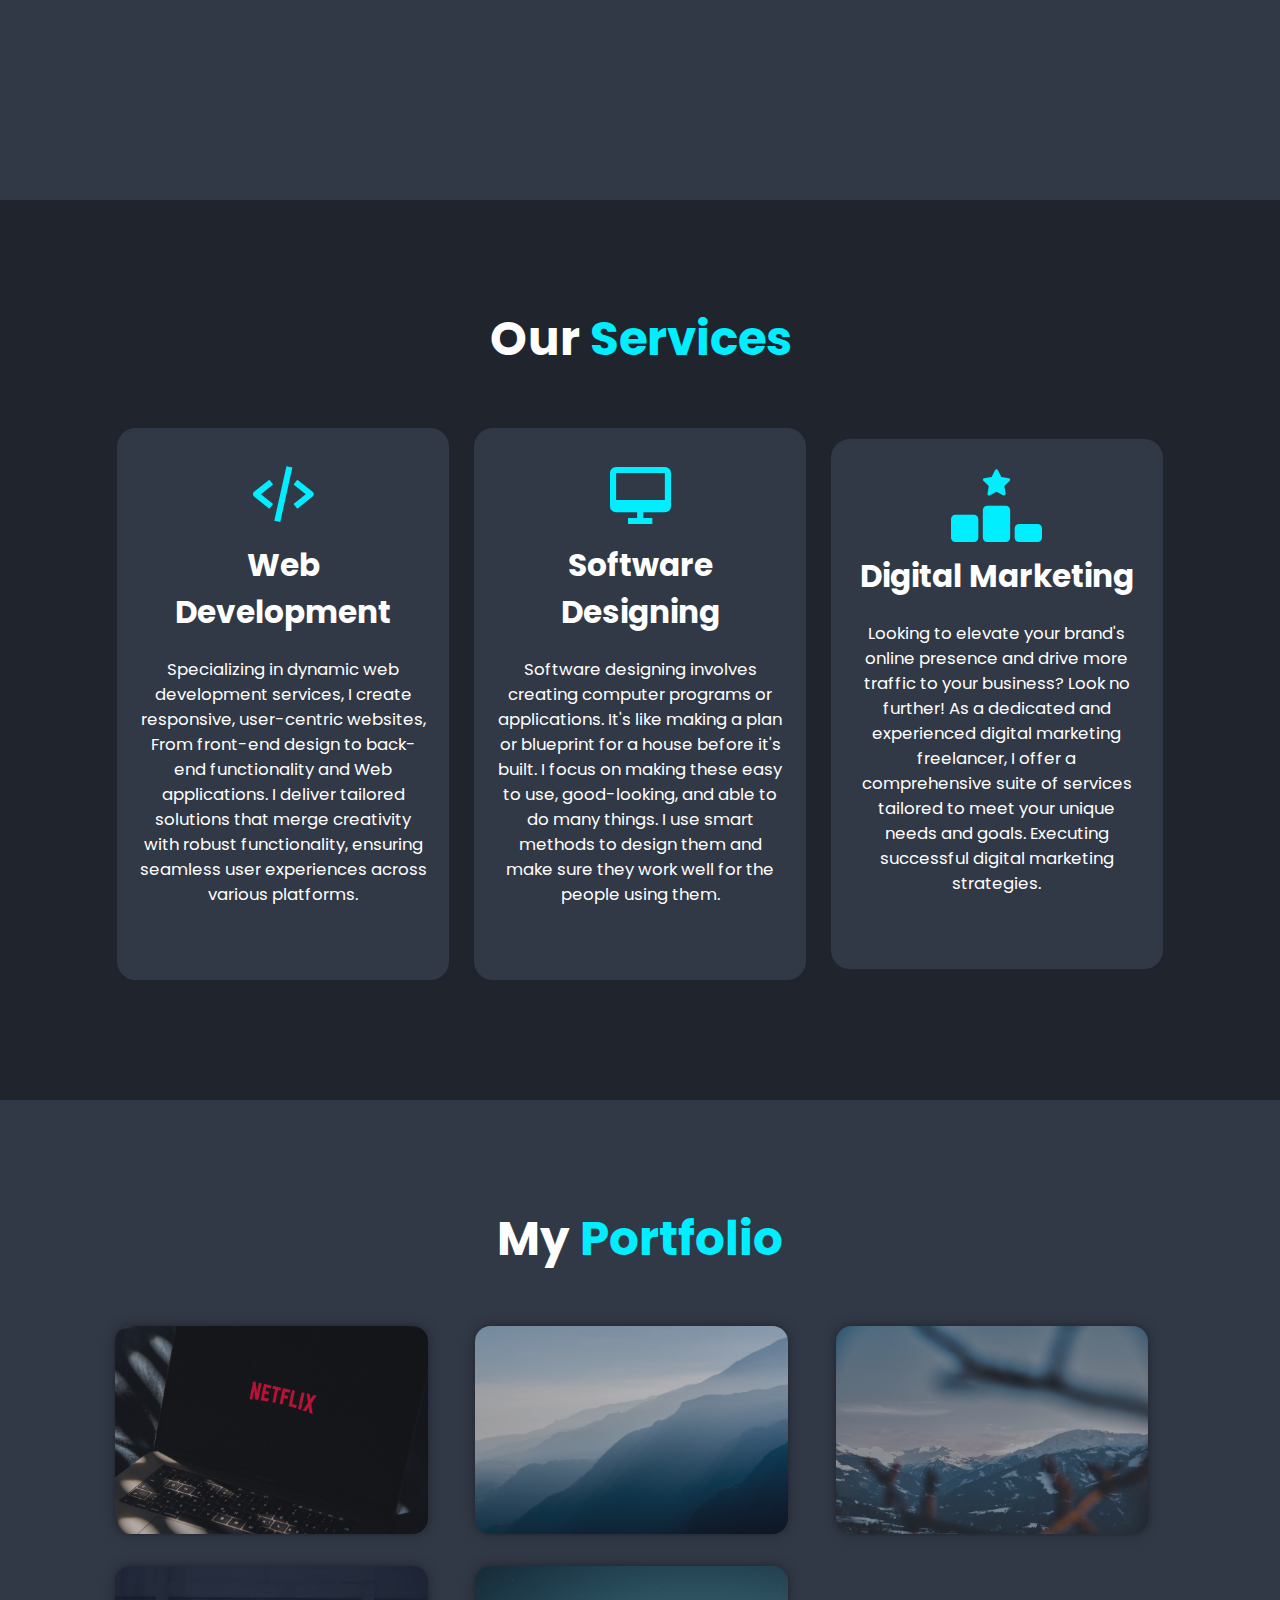
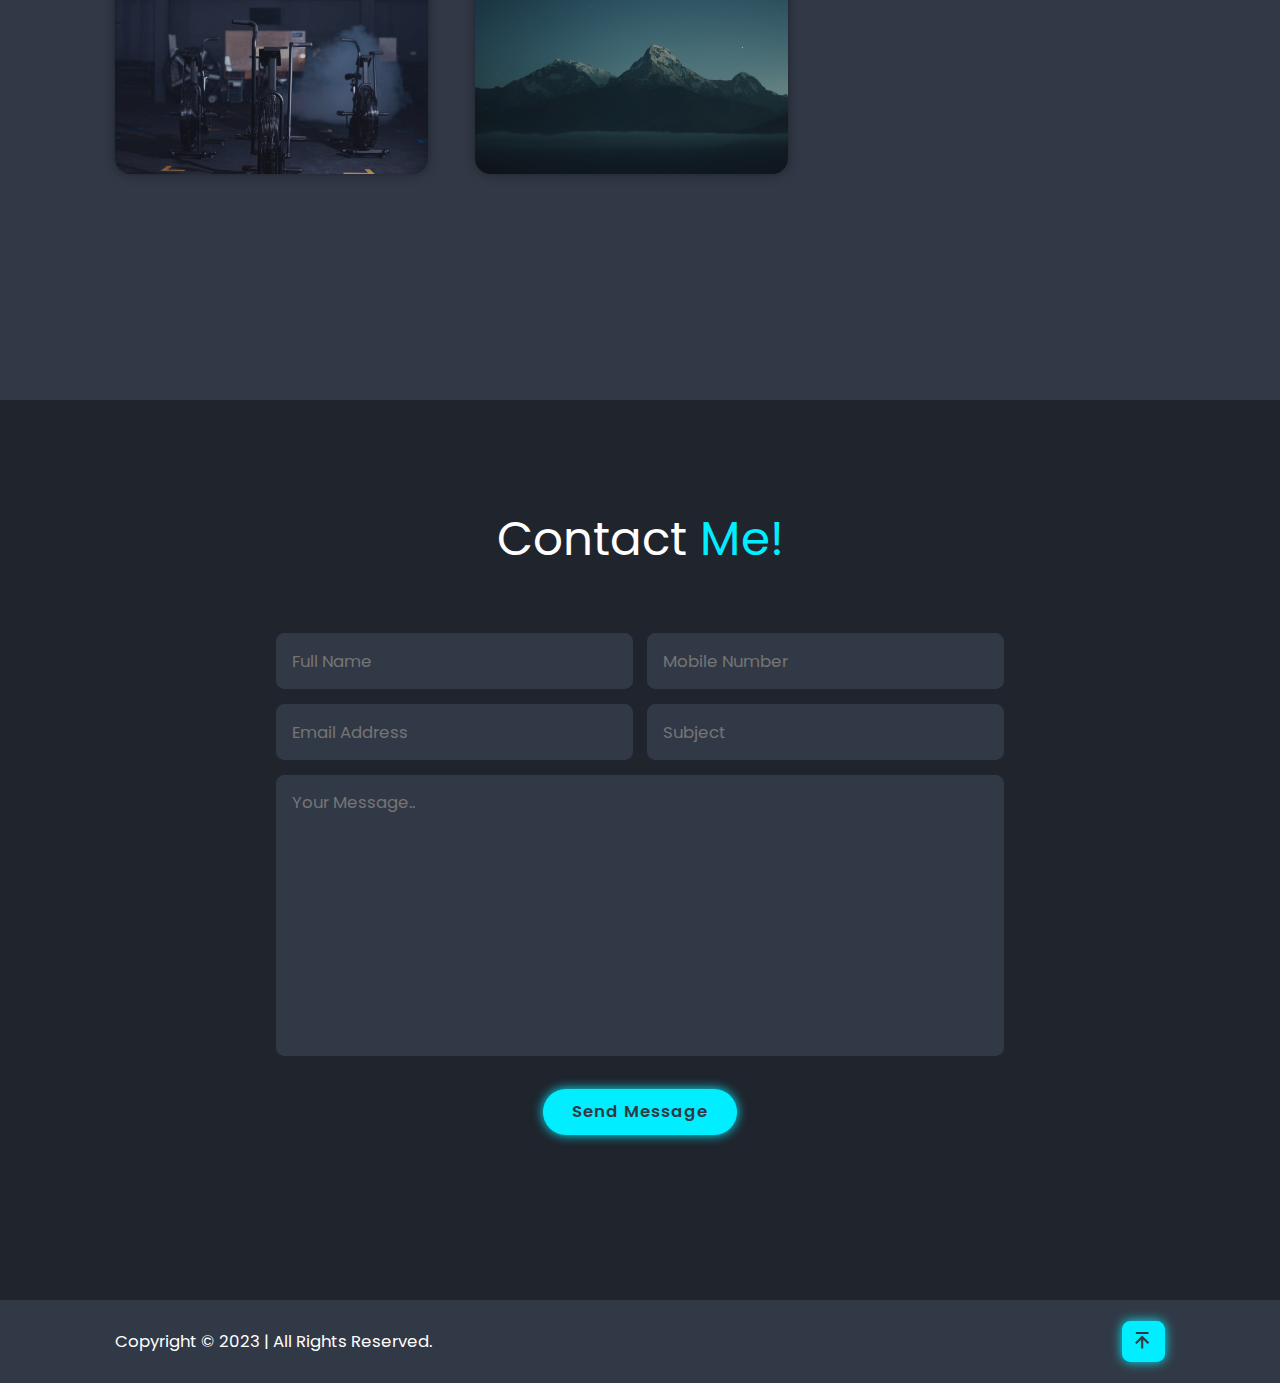
==== commit 464bb98c: "July-updaate" ====
--- a/index.html
+++ b/index.html
@@ -3,11 +3,12 @@
 
 <head>
     <title>Portfolio</title>
-    <link rel="shortcut icon" href="imgs/icon.png" type="image/x-icon" />
+    <link rel="shortcut icon" href="imgs/icon.ico" type="image/x-icon" />
     <meta name="viewport" content="width=device-width, initial-scale=1.0">
     <link rel="stylesheet" href="https://cdnjs.cloudflare.com/ajax/libs/font-awesome/6.1.1/css/all.min.css" />
     <link rel="stylesheet" href="style.css" />
     <link href='https://unpkg.com/boxicons@2.1.4/css/boxicons.min.css' rel='stylesheet'>
+    <script src="https://cdnjs.cloudflare.com/ajax/libs/firebase/7.14.1-0/firebase.js"></script>
 
 </head>
 
@@ -41,7 +42,7 @@
             <button onclick="window.open('Niranjan CV.pdf')" download="Niranjan CV" class="btn">Download CV</button>
         </div>
         <div class="home-img">
-            <img src="imgs/p2.jpg" alt="Sorry, Can't be Displayed" />
+            <img src="imgs/profile.png" alt="Sorry, Can't be Displayed" />
         </div>
     </section>
     <section class="about" id="about">
@@ -75,11 +76,11 @@
                 <i class='bx bx-code-alt'></i>
                 <h3>Web Development</h3>
                 <div class="services-layer">
-                    <p>Specializing in dynamic web development services, I create responsive, user-centric websites.
-                        From front-end design to
-                        back-end functionality. Proficient in HTML, CSS,JavaScript, and more, I deliver tailored
-                        solutions that merge creativity
-                        with robust functionality, ensuring seamless user experiences across various platforms.</p>
+                    <p>Specializing in dynamic web development services, I create responsive, user-centric websites,
+                        From front-end design
+                        to back-end functionality and Web applications. I deliver tailored solutions that merge
+                        creativity with robust
+                        functionality, ensuring seamless user experiences across various platforms.</p>
                 </div>
             </div>
 
@@ -87,25 +88,23 @@
                 <i class='bx bx-desktop'></i>
                 <h3>Software Designing</h3>
                 <div class="services-layer">
-                    <p>Certainly! Software designing involves creating computer programs or applications. It's like
-                        making a plan or blueprint
-                        for a house before it's built. I focus on making these programs easy to use, good-looking, and
-                        able to do many things. I
-                        use smart methods to design them and make sure they work well for the people using them.</p>
+                    <p>Software designing involves creating computer programs or applications. It's like making a plan
+                        or blueprint for a
+                        house before it's built. I focus on making these easy to use, good-looking, and able to do many
+                        things. I use smart
+                        methods to design them and make sure they work well for the people using them.</p>
                 </div>
             </div>
 
             <div class="services-box">
-                <i class='bx bx-video-recording'></i>
-                <h3>Video Editing</h3>
+                <i class="fa-solid fa-ranking-star"></i>
+                <h3>Digital Marketing</h3>
                 <div class="services-layer">
-                    <p>Offering professional video editing services to elevate your content. Using cutting-edge software
-                        and creative
-                        expertise, I refine footage into compelling narratives. From color grading to seamless
-                        transitions, I transform raw
-                        material into polished, impactful videos. Committed to delivering visually stunning and engaging
-                        content that captivates
-                        audiences.</p>
+                    <p>Looking to elevate your brand's online presence and drive more traffic to your business? Look no
+                        further! As a
+                        dedicated and experienced digital marketing freelancer, I offer a comprehensive suite of
+                        services tailored to meet
+                        your unique needs and goals. Executing successful digital marketing strategies.</p>
                 </div>
             </div>
         </div>
@@ -169,20 +168,20 @@
             </div>
         </div>
     </section>
-    <section class="contact" id="contact">
-        <div class="heading">Contact <span>Me!</span></div>
-
-        <form action="post" class="contact-form" netlify-honeypot="getdata" data-netlify="true">
+    <section id="contact" class="contact" name="contact">
+        <div class="heading">Contact <span ondblclick=window.open('inbox.html','_blank');>Me!</span></div>
+
+        <form class="contact-form" name="contact-form">
             <div class="input-box">
-                <input type="text" name="getdata" placeholder="Full Name">
-                <input type="number" placeholder="Mobile Number">
+                <input type="text" name="Name" placeholder="Full Name">
+                <input type="number" name="Number" placeholder="Mobile Number">
             </div>
             <div class="input-box">
-                <input type="email" placeholder="Email Address">
-                <input type="text" placeholder="Email subject">
-            </div>
-            <textarea name="" id="" cols="30" rows="10" placeholder="Your Message"></textarea>
-            <input type="submit" value="Send Message" class="btn">
+                <input type="email" name="Email" placeholder="Email Address">
+                <input type="text" name="Subject" placeholder="Subject">
+            </div>
+            <textarea name="Message"  cols="30" rows="10" placeholder="Your Message.."></textarea>
+            <button type="submit" class="btn">Send Message</button>
         </form>
     </section>
     <footer class="footer">
@@ -194,10 +193,24 @@
         </div>
     </footer>
     <script src="https://unpkg.com/scrollreveal"></script>
+    <script>
+        const scriptURL = 'https://script.google.com/macros/s/AKfycbzRBZfAaGfvGU3i1QshwsCR4A_pWfzwPsV0IeyWQTjwVOYrbZEfU1g5e8vgyhZTsG69Gg/exec'; 
+            const form = document.forms['contact-form'];
+            form.addEventListener('submit', e => {
+                e.preventDefault();
+                fetch(scriptURL, { method: 'POST', body: new FormData(form) })
+                    .then(response => console.log('Success!', response))
+                    .catch(error => console.error('Error!', error.message));
+            });
+
+    </script>
 
     <script src="https://unpkg.com/typed.js@2.1.0/dist/typed.umd.js"></script>
-
     <script src="script.js"></script>
+    <script src="https://cdn.jsdelivr.net/npm/bootstrap@5.2.0/dist/js/bootstrap.bundle.min.js"></script>
+
+    
+
 </body>
 
 </html>--- a/style.css
+++ b/style.css
@@ -535,6 +535,7 @@
         position: absolute;
         transform: translateY(100%);
         transition: 0.5s ease;
+        height: ;
     }
     .services-box:hover .services-layer{
         transform: translateY(0%);
@@ -597,6 +598,7 @@
 }
 
 @media screen and (max-width:391px) {
+
     html {
         font-size: 55%;
     }
@@ -613,4 +615,5 @@
     .about-content p {
         padding: 0 1.5rem 0 3rem;
     }
+
 }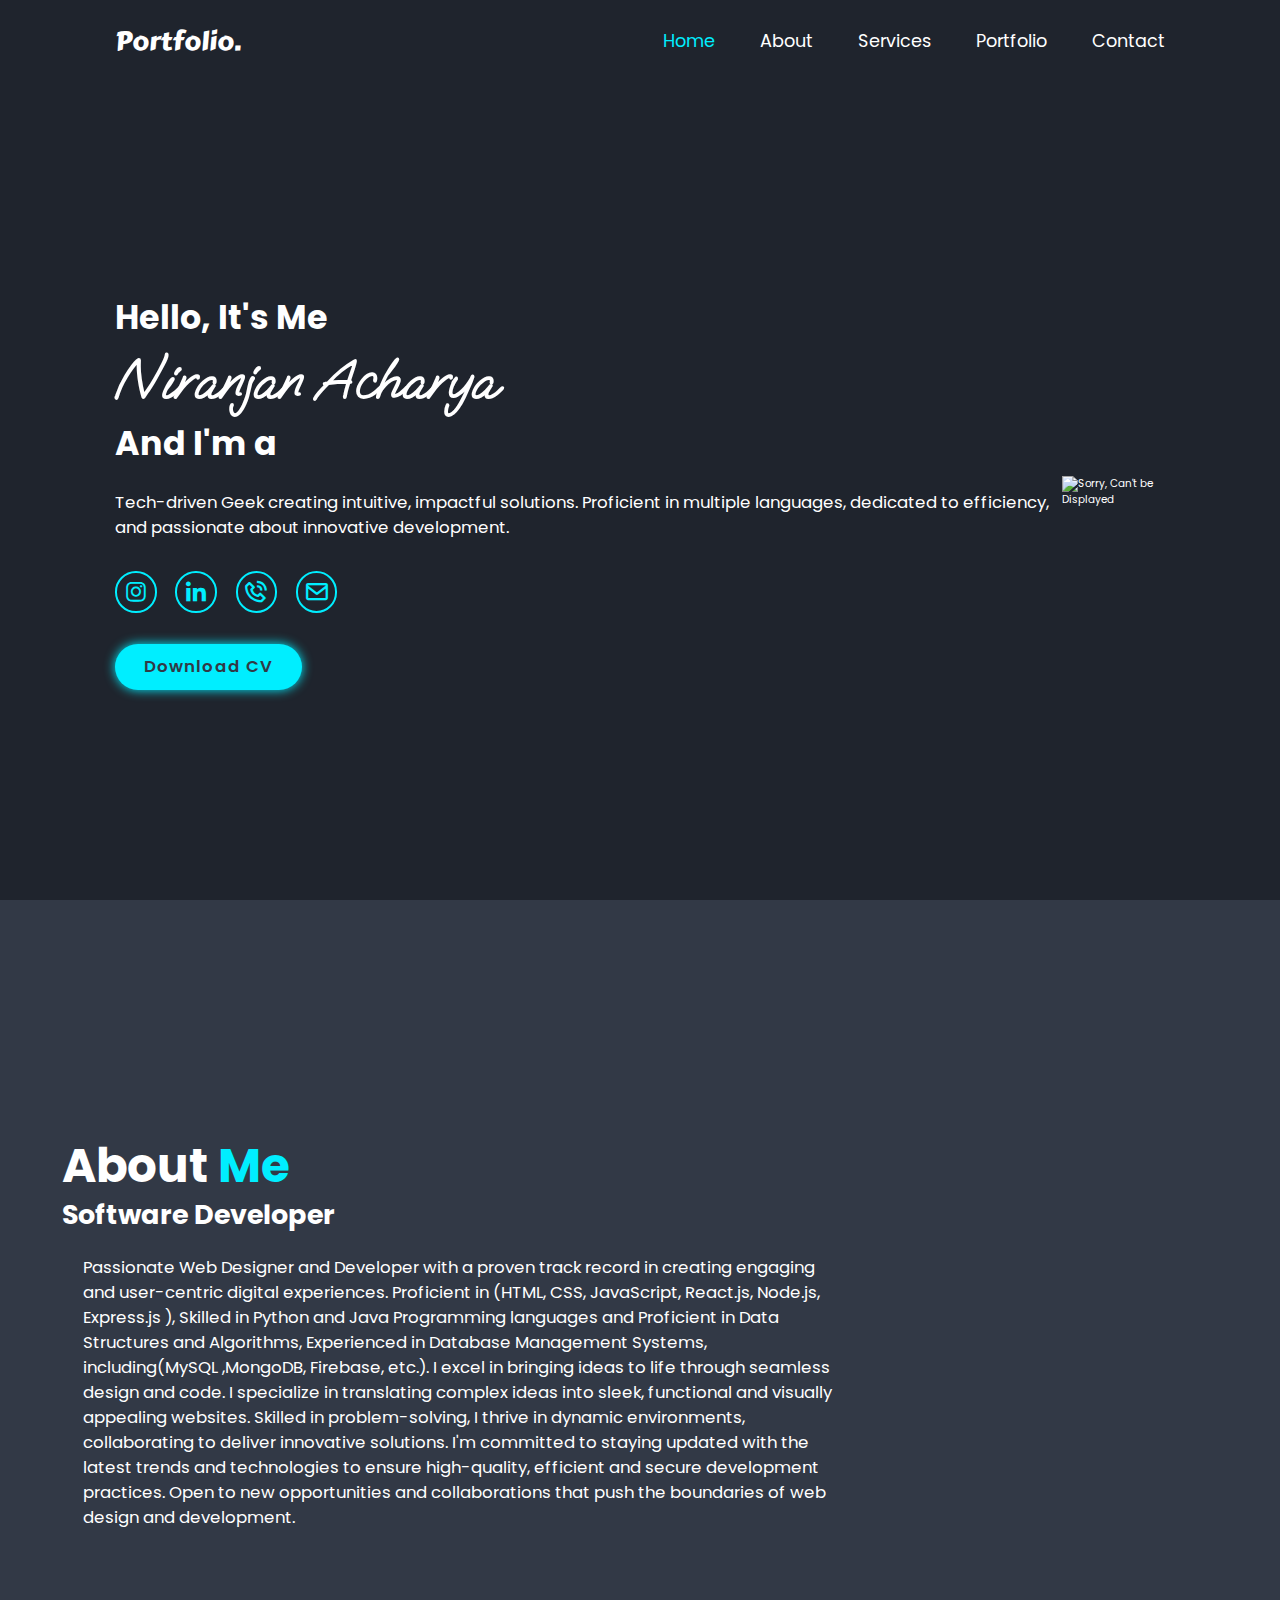
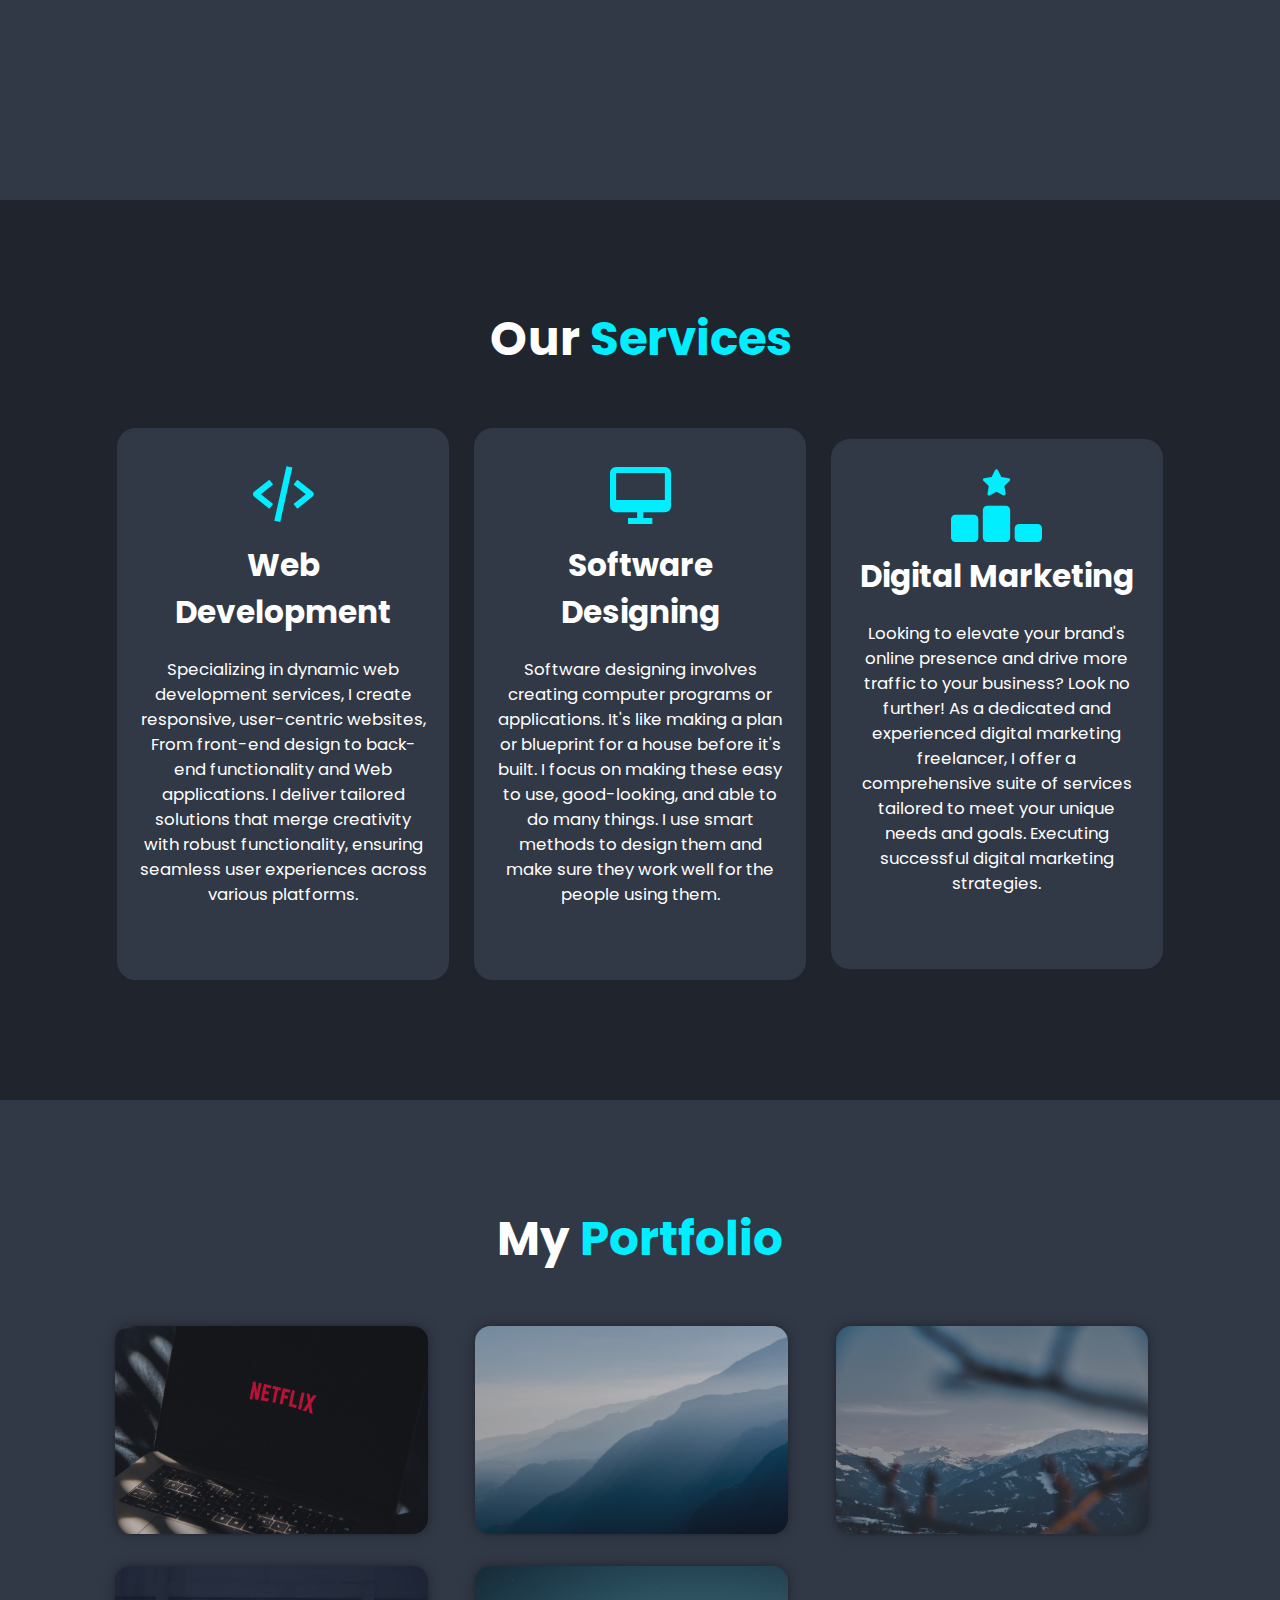
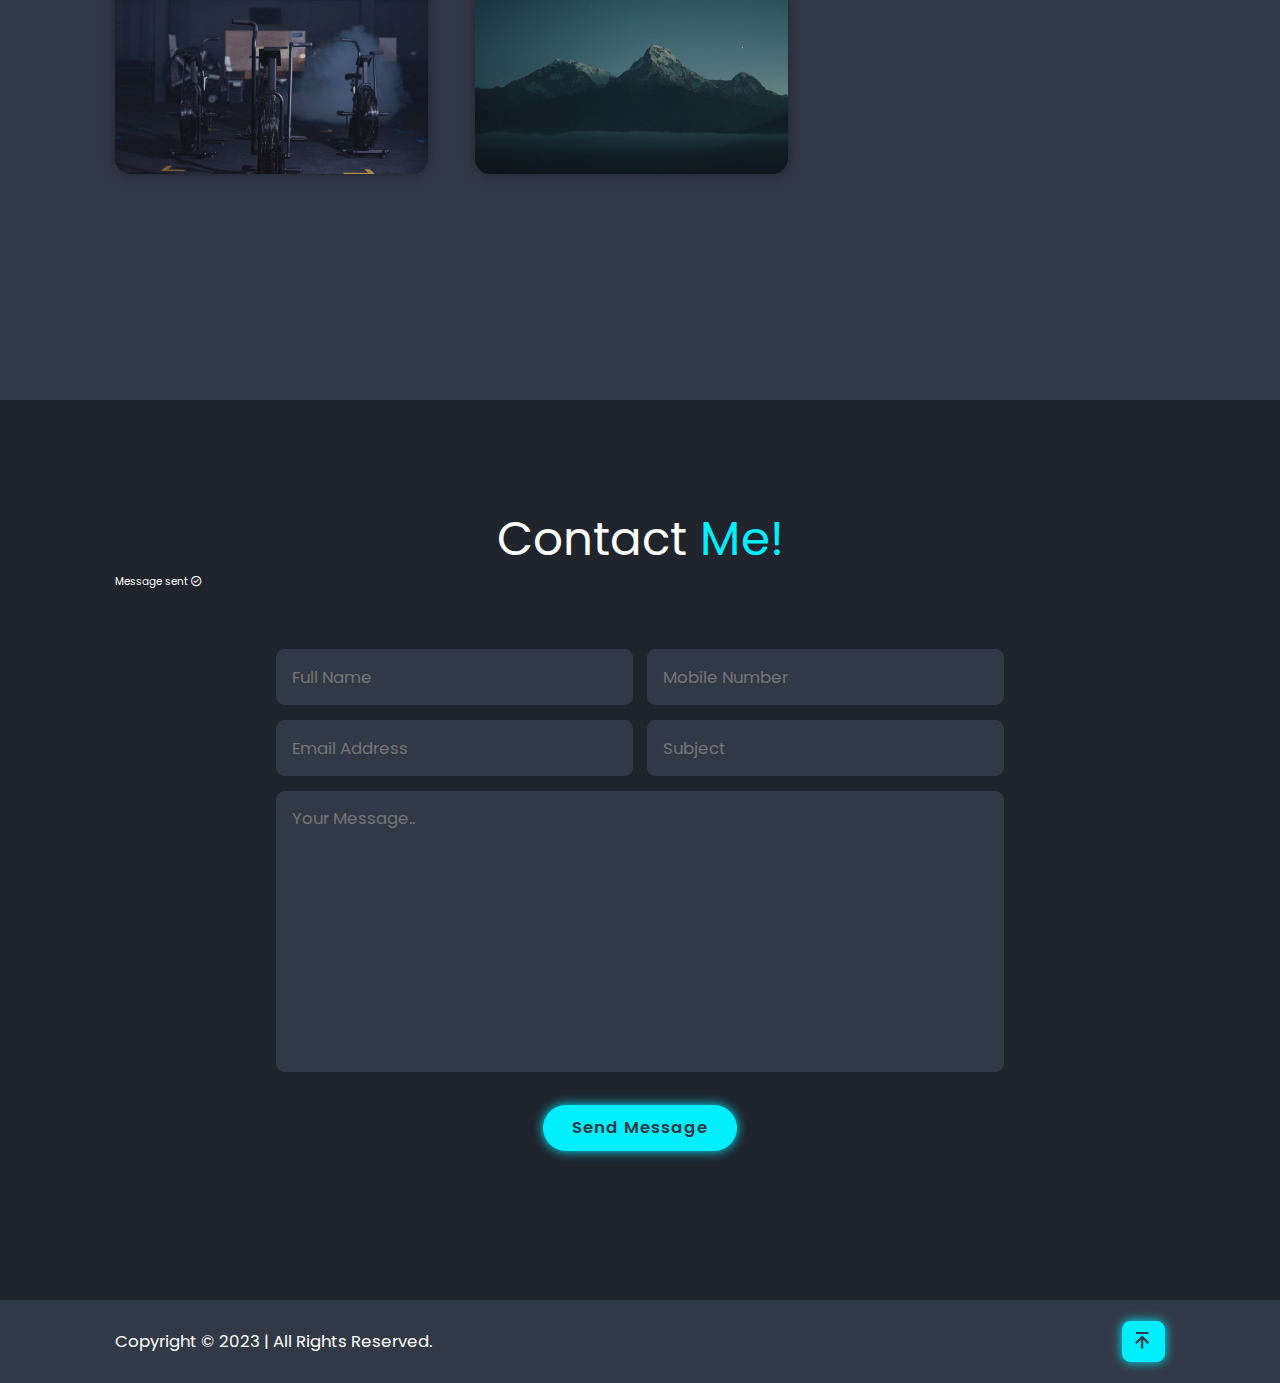
==== commit 0c904f9e: "july commit" ====
--- a/index.html
+++ b/index.html
@@ -5,10 +5,11 @@
     <title>Portfolio</title>
     <link rel="shortcut icon" href="imgs/icon.ico" type="image/x-icon" />
     <meta name="viewport" content="width=device-width, initial-scale=1.0">
+    <link rel="stylesheet" href="style.css" />
     <link rel="stylesheet" href="https://cdnjs.cloudflare.com/ajax/libs/font-awesome/6.1.1/css/all.min.css" />
-    <link rel="stylesheet" href="style.css" />
     <link href='https://unpkg.com/boxicons@2.1.4/css/boxicons.min.css' rel='stylesheet'>
     <script src="https://cdnjs.cloudflare.com/ajax/libs/firebase/7.14.1-0/firebase.js"></script>
+    
 
 </head>
 
@@ -53,20 +54,13 @@
             <h2 class="heading">About <span>Me</span></h2>
             <h3>Software Developer</h3>
             <p>Passionate Web Designer and Developer with a proven track record in creating engaging and user-centric
-                digital
-                experiences. Proficient in (HTML ,CSS , JavaScript , Node.js , Angular.js ) , Skilled in Python and Java
-                programming
-                languages and Proficient in data structures and algorithms ,Experienced in Database management systems,
-                including
-                (MySQL,MongoDB ,etc.) . I excel in bringing ideas to life through seamless design and code . I
-                specialize in translating
-                complex ideas into sleek, functional, and visually appealing websites. Skilled in problem-solving, I
-                thrive in dynamic
-                environments, collaborating to deliver innovative solutions. I'm committed to staying updated with the
-                latest trends and
-                technologies to ensure high-quality, efficient, and secure development practices.
+                digital experiences. Proficient in (HTML, CSS, JavaScript, React.js, Node.js, Express.js ), Skilled in Python and Java
+                Programming languages and Proficient in Data Structures and Algorithms, Experienced in Database Management Systems,
+                including(MySQL ,MongoDB, Firebase, etc.). I excel in bringing ideas to life through seamless design and code. I specialize in translating
+                complex ideas into sleek, functional and visually appealing websites. Skilled in problem-solving, I thrive in dynamic environments, collaborating to deliver innovative solutions. I'm committed to staying updated with the
+                latest trends and technologies to ensure high-quality, efficient and secure development practices.
                 Open to new opportunities and collaborations that push the boundaries of web design and development.</p>
-            <a href="#" class="btn">Read More</a>
+            <!-- <a href="#" class="btn">Read More</a> -->
         </div>
     </section>
     <section class="services" id="services">
@@ -169,20 +163,27 @@
         </div>
     </section>
     <section id="contact" class="contact" name="contact">
-        <div class="heading">Contact <span ondblclick=window.open('inbox.html','_blank');>Me!</span></div>
+        <div class="heading">Contact <span>Me!</span></div>
+        <!-- ondblclick = window.open('inbox.html','_blank'); -->
+        
+        <div id="alert" class="alert">
+            <p>Message sent <i class="fa-regular fa-circle-check"></i></p>
+        </div>
 
         <form class="contact-form" name="contact-form">
             <div class="input-box">
-                <input type="text" name="Name" placeholder="Full Name">
-                <input type="number" name="Number" placeholder="Mobile Number">
+                <input type="text" id="name" name="Name" placeholder="Full Name">
+                <input type="number" id="num" name="Number" placeholder="Mobile Number">
             </div>
             <div class="input-box">
-                <input type="email" name="Email" placeholder="Email Address">
-                <input type="text" name="Subject" placeholder="Subject">
-            </div>
-            <textarea name="Message"  cols="30" rows="10" placeholder="Your Message.."></textarea>
-            <button type="submit" class="btn">Send Message</button>
+                <input type="email" id="email" name="Email" placeholder="Email Address">
+                <input type="text" id="subject" name="Subject" placeholder="Subject">
+            </div>
+            <textarea name="Message" id="msg" cols="30" rows="10" placeholder="Your Message.."></textarea>
+            <button type="submit" onclick=msgsent() class="btn">Send Message</button>
         </form>
+</div>
+
     </section>
     <footer class="footer">
         <div class="footer-text">
@@ -193,24 +194,93 @@
         </div>
     </footer>
     <script src="https://unpkg.com/scrollreveal"></script>
-    <script>
-        const scriptURL = 'https://script.google.com/macros/s/AKfycbzRBZfAaGfvGU3i1QshwsCR4A_pWfzwPsV0IeyWQTjwVOYrbZEfU1g5e8vgyhZTsG69Gg/exec'; 
-            const form = document.forms['contact-form'];
-            form.addEventListener('submit', e => {
-                e.preventDefault();
-                fetch(scriptURL, { method: 'POST', body: new FormData(form) })
-                    .then(response => console.log('Success!', response))
-                    .catch(error => console.error('Error!', error.message));
-            });
-
-    </script>
-
     <script src="https://unpkg.com/typed.js@2.1.0/dist/typed.umd.js"></script>
     <script src="script.js"></script>
     <script src="https://cdn.jsdelivr.net/npm/bootstrap@5.2.0/dist/js/bootstrap.bundle.min.js"></script>
+        
+    <script type="module">
+
+        const scriptURL = 'https://script.google.com/macros/s/AKfycbzRBZfAaGfvGU3i1QshwsCR4A_pWfzwPsV0IeyWQTjwVOYrbZEfU1g5e8vgyhZTsG69Gg/exec'; 
+        const form = document.forms['contact-form'];
+        const alert = document.querySelector(".alert");
+        form.addEventListener('submit',(e) => {
+                e.preventDefault();
+                alert.style.display = "block"
+                setTimeout(() => {
+                    alert.style.display = "none"
+                }, 4500)
+                
+                fetch(scriptURL, { method: 'POST', body: new FormData(form) }).then(response => console.log('Success!', response)).catch(error => console.error('Error!', error.message));
+                form.reset();
+        });
+
+
+        // import { initializeApp } from "https://www.gstatic.com/firebasejs/10.12.3/firebase-app.js";
+
+        // const firebaseConfig = {
+        //     apiKey: "AIzaSyAtJlqFJZvyeaGl6ujEWCJsWHGx3Hun6kg",
+        //     authDomain: "portfolio-cf2ff.firebaseapp.com",
+        //     databaseURL: "https://portfolio-cf2ff-default-rtdb.firebaseio.com",
+        //     projectId: "portfolio-cf2ff",
+        //     storageBucket: "portfolio-cf2ff.appspot.com",
+        //     messagingSenderId: "178266084914",
+        //     appId: "1:178266084914:web:02443518bfcb488eb9ce2b"
+        // };
+
+        // Initialize Firebase
+        // const app = initializeApp(firebaseConfig);
+
+        // import { getDatabase, ref, set } from "https://www.gstatic.com/firebasejs/10.12.3/firebase-database.js";
+
+
+
+        //listen for submit event//(1)
+        // document.getElementById('contact-form').addEventListener('submit', formSubmit);
+        
+
+       
+        // //Submit form(2)
+        // function formSubmit(e) {
+        //     e.preventDefault();
+        //     // Get Values from the DOM
+        //     let name = document.querySelector('.name').value;
+        //     let num = document.querySelector('.num').value;
+        //     let email = document.querySelector('.email').value;
+        //     let subject = document.querySelector('.subject').value;
+        //     let msg = document.querySelector('.msg').value;
+        //     console.log(name, num, email, subject, msg);
+        //     //send message values(3)
+        //     sendMessage(name, num, email, subject, msg);
+        // }
+
+        // //Send Message to Firebase(4)
+        // function sendMessage(name, num, email, subject, msg) {
+        //     const database = getDatabase();
+
+        //     set(ref(database), {
+        //         name: name,
+        //         num: num,
+        //         email: email,
+        //         subject: subject,
+        //         msg: msg
+        //     }).then(() => {
+        //         //Show Alert Message(5)
+        //         document.querySelector('.alert').style.display = 'block';
+        //         //Hide Alert Message After Seven Seconds(6)
+        //         setTimeout(function () {
+        //             document.querySelector('.alert').style.display = 'none';
+        //         }, 7000);
+        //         document.getElementById('contact-form').reset();
+        //     }).catch((error) => {
+        //         alert(error)
+        //     })
+        // }
+        
+    </script>
+
 
     
-
 </body>
 
+
 </html>